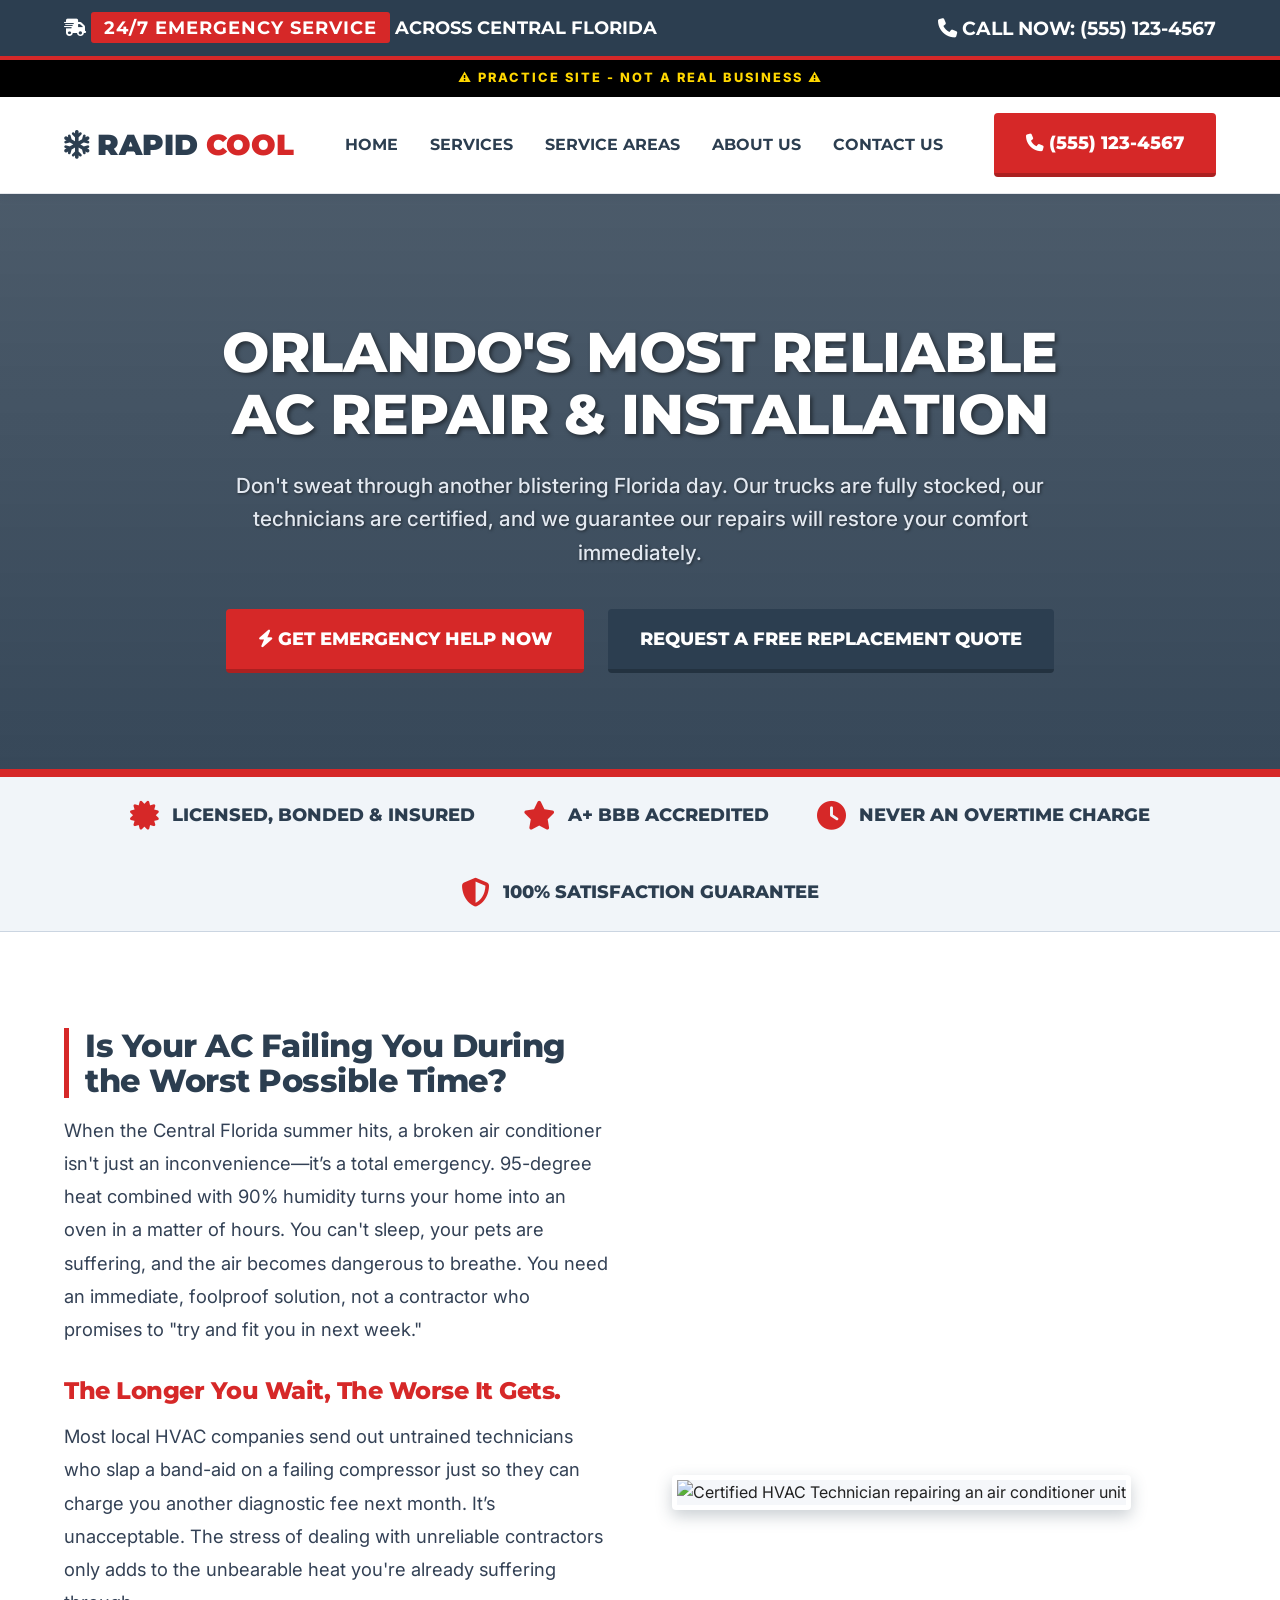
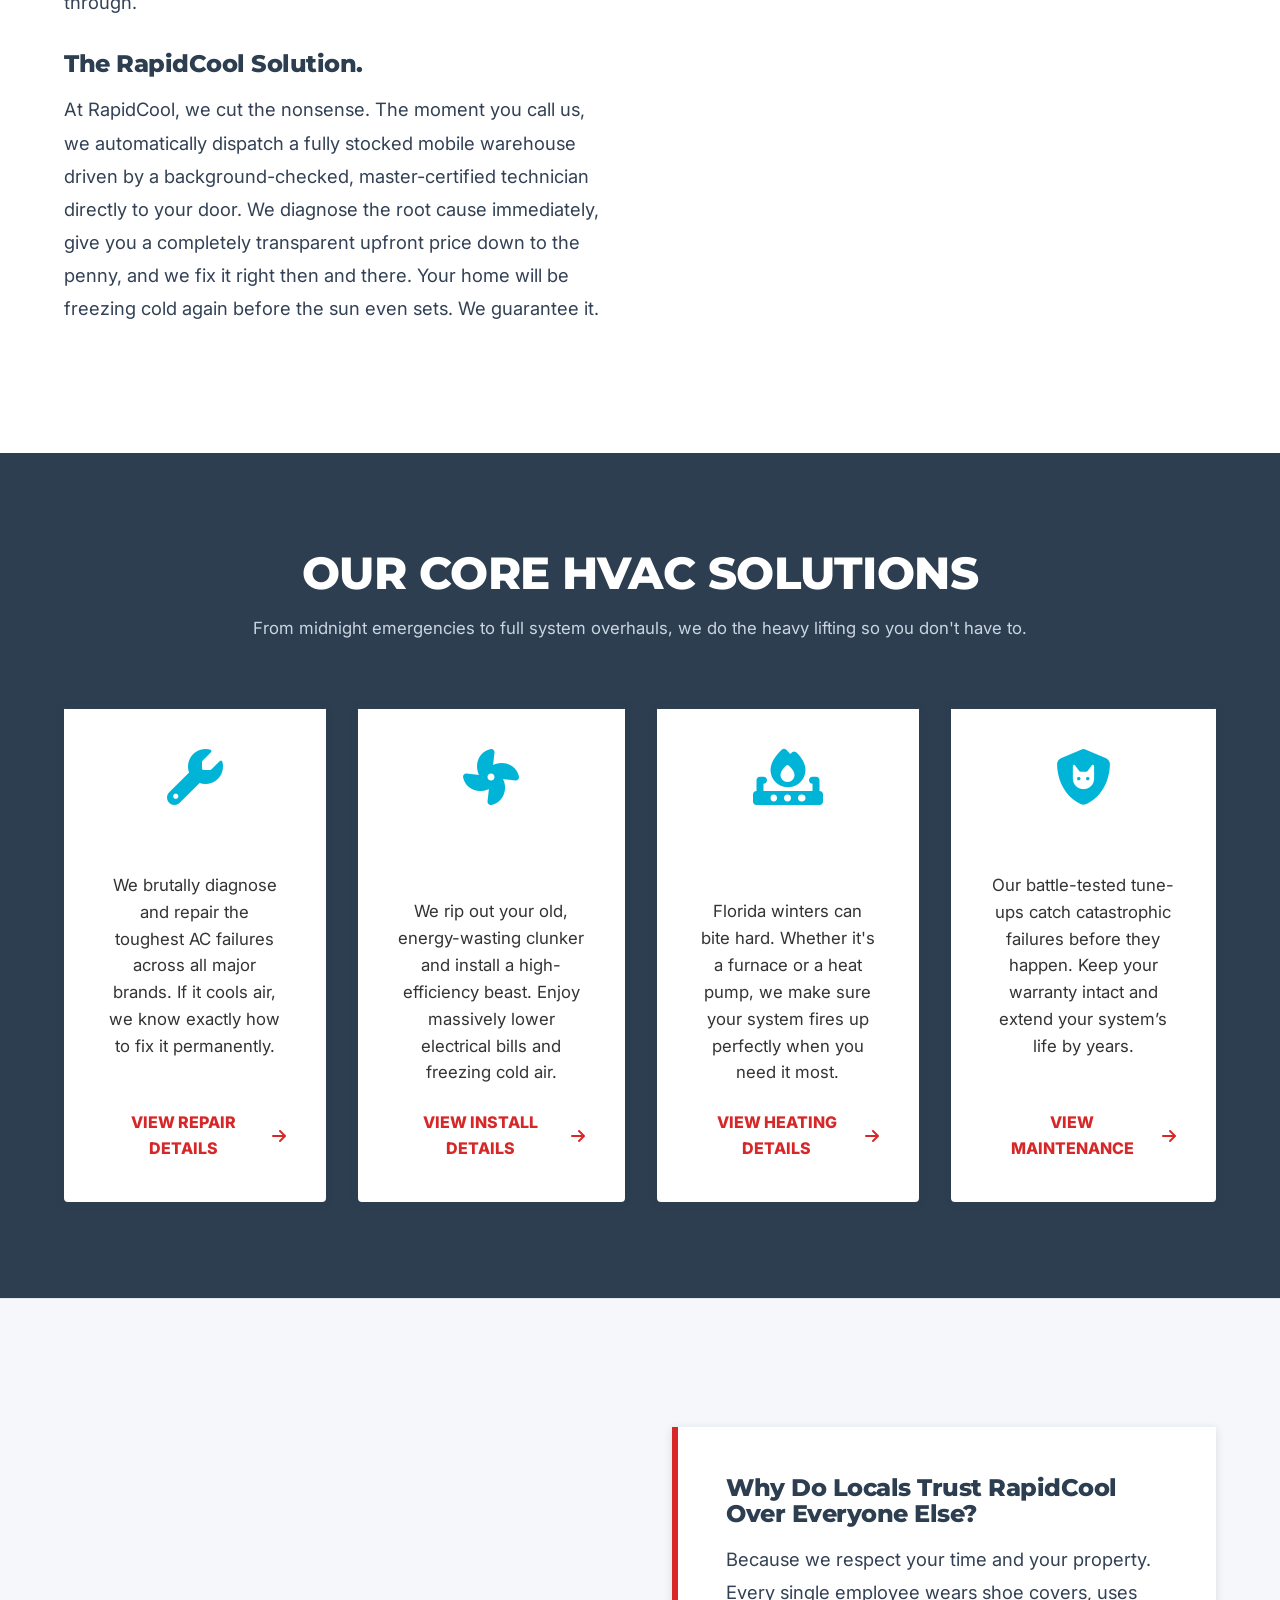
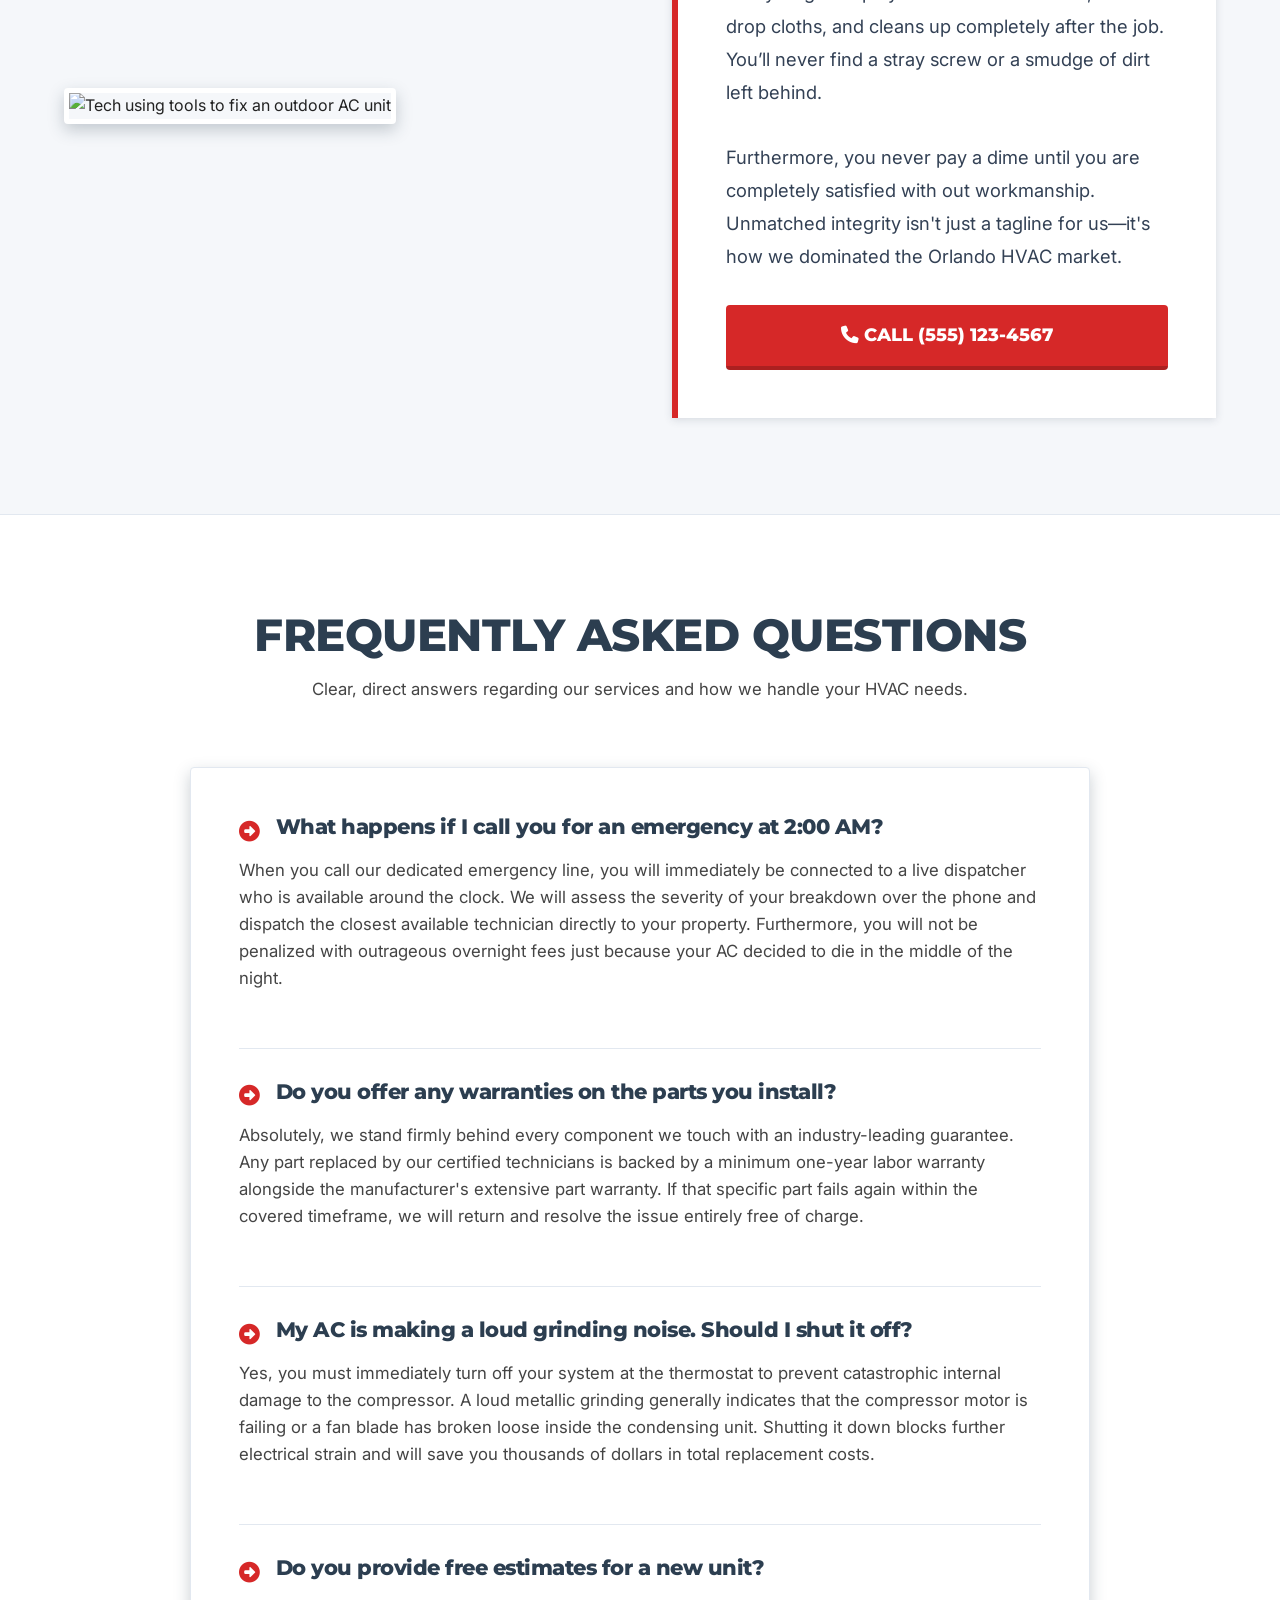
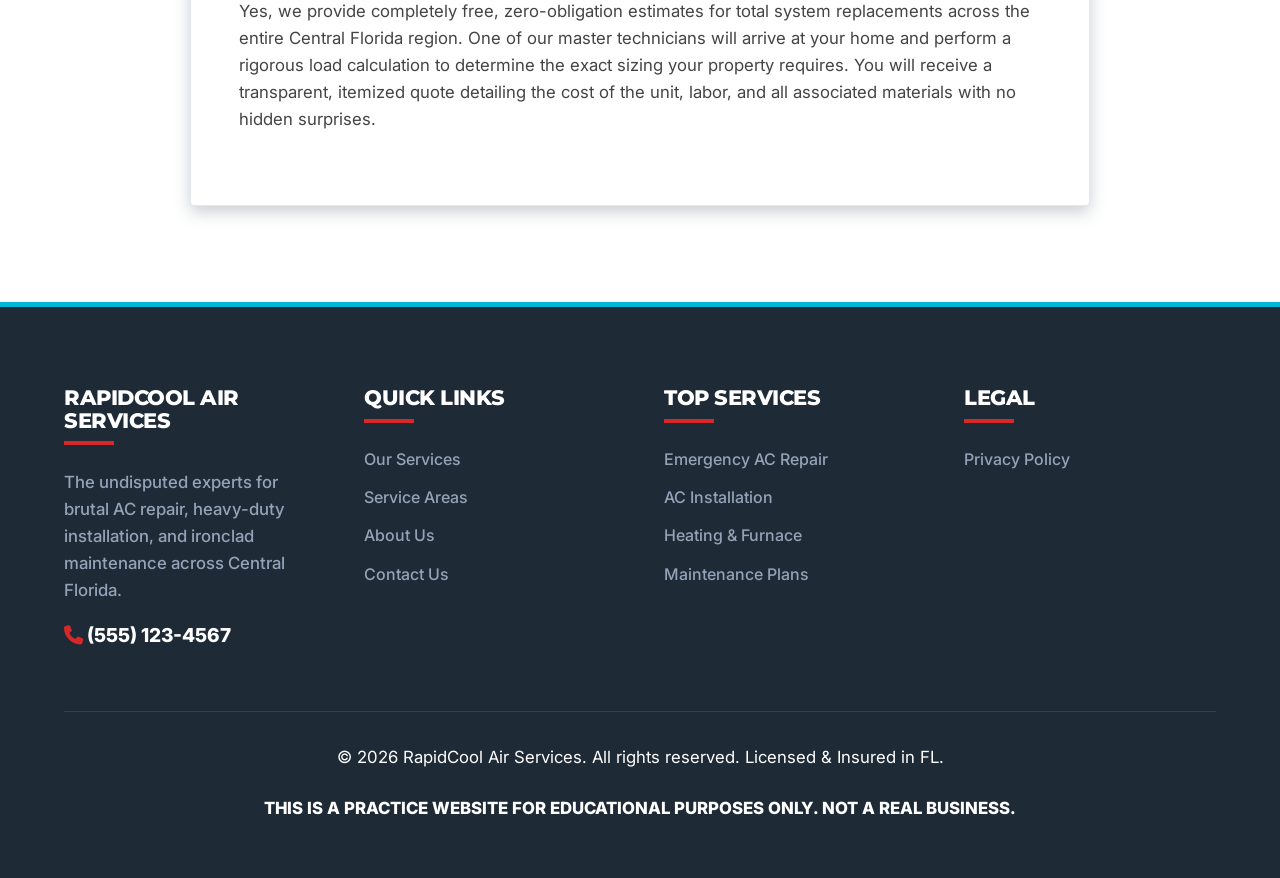
==== index.html @ 970ff104 "fix: broken Unsplash image link on the homepage" ====
<!DOCTYPE html>
<html lang="en">
<head>
    <meta charset="UTF-8">
    <meta name="viewport" content="width=device-width, initial-scale=1.0">
    <title>Fast AC Repair & Installation in Orlando, FL | RapidCool Air Services</title>
    <meta name="description" content="RapidCool Air Services offers reliable, 24/7 emergency HVAC repair, AC installation, and maintenance across Orlando, Seminole, and Osceola counties.">
    <link rel="stylesheet" href="./css/style.css">
    <link rel="stylesheet" href="https://cdnjs.cloudflare.com/ajax/libs/font-awesome/6.4.0/css/all.min.css">
</head>
<body>
    <div class="utility-bar">
        <div><i class="fa-solid fa-truck-fast"></i> <span class="utility-highlight">24/7 EMERGENCY SERVICE</span> ACROSS CENTRAL FLORIDA</div>
        <div style="font-size: 1.2rem;"><a href="tel:5551234567"><i class="fa-solid fa-phone"></i> CALL NOW: <strong>(555) 123-4567</strong></a></div>
    </div>
    <div class="practice-banner">
        ⚠️ PRACTICE SITE - NOT A REAL BUSINESS ⚠️
    </div>

    <!-- Header -->
    <header class="site-header">
        <div class="header-container">
            <div class="logo">
                <a href="./">
                    <i class="fa-solid fa-snowflake"></i> Rapid<span>Cool</span>
                </a>
            </div>
            <nav class="main-nav">
                <ul>
                    <li><a href="./">Home</a></li>
                    <li><a href="./services/">Services</a></li>
                    <li><a href="./service-areas/">Service Areas</a></li>
                    <li><a href="./about-us/">About Us</a></li>
                    <li><a href="./contact/">Contact Us</a></li>
                </ul>
            </nav>
            <div class="header-cta">
                <a href="tel:5551234567" class="btn btn-accent"><i class="fa-solid fa-phone"></i> (555) 123-4567</a>
                <button class="mobile-menu-btn"><i class="fa-solid fa-bars"></i></button>
            </div>
        </div>
    </header>

    <!-- Hero Section -->
    <section class="hero">
        <div class="hero-content">
            <h1>Orlando's Most Reliable AC Repair & Installation</h1>
            <p>Don't sweat through another blistering Florida day. Our trucks are fully stocked, our technicians are certified, and we guarantee our repairs will restore your comfort immediately.</p>
            <div class="hero-ctas">
                <a href="tel:5551234567" class="btn btn-accent"><i class="fa-solid fa-bolt"></i> GET EMERGENCY HELP NOW</a>
                <a href="./contact/" class="btn btn-secondary">Request A Free Replacement Quote</a>
            </div>
        </div>
    </section>

    <!-- Trust Bar -->
    <div class="trust-bar">
        <div class="trust-container">
            <div class="trust-item"><i class="fa-solid fa-certificate trust-icon"></i> Licensed, Bonded & Insured</div>
            <div class="trust-item"><i class="fa-solid fa-star trust-icon"></i> A+ BBB Accredited</div>
            <div class="trust-item"><i class="fa-solid fa-clock trust-icon"></i> Never An Overtime Charge</div>
            <div class="trust-item"><i class="fa-solid fa-shield-halved trust-icon"></i> 100% Satisfaction Guarantee</div>
        </div>
    </div>

    <!-- PAS Direct Response Framework Section -->
    <section class="section">
        <div class="split-content">
            <div>
                <h2 class="dr-subhead" style="margin-top: 0;">Is Your AC Failing You During the Worst Possible Time?</h2>
                <p class="dr-paragraph">When the Central Florida summer hits, a broken air conditioner isn't just an inconvenience—it’s a total emergency. 95-degree heat combined with 90% humidity turns your home into an oven in a matter of hours. You can't sleep, your pets are suffering, and the air becomes dangerous to breathe. You need an immediate, foolproof solution, not a contractor who promises to "try and fit you in next week."</p>
                
                <h3 style="color: var(--accent-color); font-size: 1.5rem; margin-bottom: 1rem;">The Longer You Wait, The Worse It Gets.</h3>
                <p class="dr-paragraph">Most local HVAC companies send out untrained technicians who slap a band-aid on a failing compressor just so they can charge you another diagnostic fee next month. It’s unacceptable. The stress of dealing with unreliable contractors only adds to the unbearable heat you're already suffering through.</p>
                
                <h3 style="color: var(--primary-color); font-size: 1.5rem; margin-bottom: 1rem;">The RapidCool Solution.</h3>
                <p class="dr-paragraph">At RapidCool, we cut the nonsense. The moment you call us, we automatically dispatch a fully stocked mobile warehouse driven by a background-checked, master-certified technician directly to your door. We diagnose the root cause immediately, give you a completely transparent upfront price down to the penny, and we fix it right then and there. Your home will be freezing cold again before the sun even sets. We guarantee it.</p>
            </div>
            <div>
                <img src="https://images.unsplash.com/photo-1621905252507-b35492cc74b4?auto=format&fit=crop&w=800&q=80" alt="Certified HVAC Technician repairing an air conditioner unit" class="rugged-img">
            </div>
        </div>
    </section>

    <!-- Services Overview -->
    <section class="section section-dark">
        <div class="section-header">
            <h2>Our Core HVAC Solutions</h2>
            <p>From midnight emergencies to full system overhauls, we do the heavy lifting so you don't have to.</p>
        </div>
        <div class="services-grid">
            <div class="service-card">
                <i class="fa-solid fa-wrench service-icon"></i>
                <h3>AC Repair</h3>
                <p>We brutally diagnose and repair the toughest AC failures across all major brands. If it cools air, we know exactly how to fix it permanently.</p>
                <a href="./services/ac-repair/" class="service-link">View Repair Details <i class="fa-solid fa-arrow-right"></i></a>
            </div>
            <div class="service-card">
                <i class="fa-solid fa-fan service-icon"></i>
                <h3>System Replacement</h3>
                <p>We rip out your old, energy-wasting clunker and install a high-efficiency beast. Enjoy massively lower electrical bills and freezing cold air.</p>
                <a href="./services/ac-installation/" class="service-link">View Install Details <i class="fa-solid fa-arrow-right"></i></a>
            </div>
            <div class="service-card">
                <i class="fa-solid fa-fire-burner service-icon"></i>
                <h3>Heating Experts</h3>
                <p>Florida winters can bite hard. Whether it's a furnace or a heat pump, we make sure your system fires up perfectly when you need it most.</p>
                <a href="./services/heating/" class="service-link">View Heating Details <i class="fa-solid fa-arrow-right"></i></a>
            </div>
            <div class="service-card">
                <i class="fa-solid fa-shield-cat service-icon"></i>
                <h3>Maintenance</h3>
                <p>Our battle-tested tune-ups catch catastrophic failures before they happen. Keep your warranty intact and extend your system’s life by years.</p>
                <a href="./services/hvac-maintenance/" class="service-link">View Maintenance <i class="fa-solid fa-arrow-right"></i></a>
            </div>
        </div>
    </section>

    <!-- Additional Trust image & CTA -->
    <section class="section section-bg">
        <div class="split-content reverse">
            <div class="dr-copy-box">
                <h2 style="color: var(--primary-color);">Why Do Locals Trust RapidCool Over Everyone Else?</h2>
                <p class="dr-paragraph">Because we respect your time and your property. Every single employee wears shoe covers, uses drop cloths, and cleans up completely after the job. You’ll never find a stray screw or a smudge of dirt left behind.</p>
                <p class="dr-paragraph">Furthermore, you never pay a dime until you are completely satisfied with out workmanship. Unmatched integrity isn't just a tagline for us—it's how we dominated the Orlando HVAC market.</p>
                <a href="tel:5551234567" class="btn btn-accent" style="width: 100%;"><i class="fa-solid fa-phone"></i> CALL (555) 123-4567</a>
            </div>
            <div>
                <img src="https://images.unsplash.com/photo-1581092160562-40aa08e78837?auto=format&fit=crop&w=800&q=80" alt="Tech using tools to fix an outdoor AC unit" class="rugged-img">
            </div>
        </div>
    </section>

    <!-- Comprehensive FAQs -->
    <section class="section">
        <div class="section-header">
            <h2>Frequently Asked Questions</h2>
            <p>Clear, direct answers regarding our services and how we handle your HVAC needs.</p>
        </div>
        <div class="faq-section">
            <div class="faq-item">
                <h3><i class="fa-solid fa-circle-right"></i> What happens if I call you for an emergency at 2:00 AM?</h3>
                <p>When you call our dedicated emergency line, you will immediately be connected to a live dispatcher who is available around the clock. We will assess the severity of your breakdown over the phone and dispatch the closest available technician directly to your property. Furthermore, you will not be penalized with outrageous overnight fees just because your AC decided to die in the middle of the night.</p>
            </div>
            <div class="faq-item">
                <h3><i class="fa-solid fa-circle-right"></i> Do you offer any warranties on the parts you install?</h3>
                <p>Absolutely, we stand firmly behind every component we touch with an industry-leading guarantee. Any part replaced by our certified technicians is backed by a minimum one-year labor warranty alongside the manufacturer's extensive part warranty. If that specific part fails again within the covered timeframe, we will return and resolve the issue entirely free of charge.</p>
            </div>
            <div class="faq-item">
                <h3><i class="fa-solid fa-circle-right"></i> My AC is making a loud grinding noise. Should I shut it off?</h3>
                <p>Yes, you must immediately turn off your system at the thermostat to prevent catastrophic internal damage to the compressor. A loud metallic grinding generally indicates that the compressor motor is failing or a fan blade has broken loose inside the condensing unit. Shutting it down blocks further electrical strain and will save you thousands of dollars in total replacement costs.</p>
            </div>
            <div class="faq-item">
                <h3><i class="fa-solid fa-circle-right"></i> Do you provide free estimates for a new unit?</h3>
                <p>Yes, we provide completely free, zero-obligation estimates for total system replacements across the entire Central Florida region. One of our master technicians will arrive at your home and perform a rigorous load calculation to determine the exact sizing your property requires. You will receive a transparent, itemized quote detailing the cost of the unit, labor, and all associated materials with no hidden surprises.</p>
            </div>
        </div>
    </section>

    <!-- Footer -->
    <footer class="site-footer">
        <div class="footer-grid">
            <div class="footer-col">
                <h4>RapidCool Air Services</h4>
                <p>The undisputed experts for brutal AC repair, heavy-duty installation, and ironclad maintenance across Central Florida.</p>
                <div style="margin-top: 1rem;"><a href="tel:5551234567" style="font-size: 1.2rem; font-weight: 800; color: var(--white);"><i class="fa-solid fa-phone" style="color: var(--accent-color);"></i> (555) 123-4567</a></div>
            </div>
            <div class="footer-col">
                <h4>Quick Links</h4>
                <a href="./services/">Our Services</a>
                <a href="./service-areas/">Service Areas</a>
                <a href="./about-us/">About Us</a>
                <a href="./contact/">Contact Us</a>
            </div>
            <div class="footer-col">
                <h4>Top Services</h4>
                <a href="./services/ac-repair/">Emergency AC Repair</a>
                <a href="./services/ac-installation/">AC Installation</a>
                <a href="./services/heating/">Heating & Furnace</a>
                <a href="./services/hvac-maintenance/">Maintenance Plans</a>
            </div>
            <div class="footer-col">
                <h4>Legal</h4>
                <a href="./privacy-policy/">Privacy Policy</a>
            </div>
        </div>
        <div class="footer-bottom">
            <p>&copy; 2026 RapidCool Air Services. All rights reserved. Licensed & Insured in FL.</p>
            <p class="practice-disclaimer">This is a practice website for educational purposes only. Not a real business.</p>
        </div>
    </footer>

    <a href="tel:5551234567" class="mobile-fab"><i class="fa-solid fa-phone"></i></a>
    <script src="./js/main.js"></script>
</body>
</html>
---- css/style.css ----
@import url('https://fonts.googleapis.com/css2?family=Inter:wght@300;400;500;600&family=Montserrat:wght@500;600;700;800;900&display=swap');

:root {
  --primary-color: #2C3E50; /* Metallic Steel Gray */
  --secondary-color: #00B4D8; /* Frost/Ice Blue */
  --accent-color: #D62828; /* Fire Red */
  --accent-hover: #b02121;
  --white: #FFFFFF;
  --light-gray: #F5F7FA;
  --dark-gray: #1e2a36;
  --text-dark: #222222;
  --text-medium: #444444;
  --shadow-sm: 0 2px 8px rgba(44, 62, 80, 0.15);
  --shadow-md: 0 6px 16px rgba(44, 62, 80, 0.25);
  --shadow-lg: 0 12px 30px rgba(44, 62, 80, 0.3);
  --transition: all 0.2s ease-in-out;
  --rounded-sm: 0; /* Boxy */
  --rounded-md: 4px; /* More robust */
  --rounded-lg: 8px;
}

* {
  margin: 0;
  padding: 0;
  box-sizing: border-box;
}

body {
  font-family: 'Inter', sans-serif;
  color: var(--text-dark);
  background-color: var(--white);
  line-height: 1.6;
  -webkit-font-smoothing: antialiased;
}

h1, h2, h3, h4, h5, h6 {
  font-family: 'Montserrat', sans-serif;
  font-weight: 800;
  line-height: 1.1;
  color: var(--primary-color);
  margin-bottom: 1rem;
  letter-spacing: -0.5px;
}

p {
  margin-bottom: 1.5rem;
  color: var(--text-medium);
  font-size: 1.05rem;
}

a {
  text-decoration: none;
  color: var(--secondary-color);
  transition: var(--transition);
}

a:hover {
  color: var(--primary-color);
}

/* PRACTICE BANNER */
.practice-banner {
  background-color: #000;
  color: #FFD700;
  text-align: center;
  padding: 0.5rem;
  font-size: 0.8rem;
  font-weight: 800;
  text-transform: uppercase;
  letter-spacing: 2px;
  z-index: 1002;
  position: relative;
}

/* UTILITY BAR */
.utility-bar {
  background-color: var(--primary-color);
  color: var(--white);
  padding: 0.8rem 5%;
  display: flex;
  justify-content: space-between;
  align-items: center;
  font-family: 'Montserrat', sans-serif;
  font-weight: 700;
  font-size: 1.1rem;
  z-index: 1001;
  position: relative;
  border-bottom: 4px solid var(--accent-color);
}

.utility-bar a {
  color: var(--white);
}

.utility-bar a:hover {
  color: var(--secondary-color);
}

.utility-highlight {
  background: var(--accent-color);
  padding: 0.3rem 0.8rem;
  border-radius: 3px;
  color: var(--white) !important;
  text-transform: uppercase;
  letter-spacing: 1px;
}

/* HEADER & NAV */
.site-header {
  background-color: var(--white);
  box-shadow: var(--shadow-sm);
  position: sticky;
  top: 0;
  z-index: 1000;
  border-bottom: 1px solid #E5E7EB;
}

.header-container {
  display: flex;
  justify-content: space-between;
  align-items: center;
  padding: 1rem 5%;
  max-width: 1400px;
  margin: 0 auto;
}

.logo a {
  font-family: 'Montserrat', sans-serif;
  font-size: 1.8rem;
  font-weight: 900;
  color: var(--primary-color);
  display: flex;
  align-items: center;
  gap: 0.5rem;
  text-transform: uppercase;
}

.logo span {
  color: var(--accent-color);
}

.main-nav ul {
  display: flex;
  gap: 2rem;
  align-items: center;
  list-style: none;
}

.main-nav a {
  font-weight: 700;
  font-family: 'Montserrat', sans-serif;
  color: var(--primary-color);
  font-size: 1rem;
  text-transform: uppercase;
}

.main-nav a:hover {
  color: var(--accent-color);
}

/* BUTTONS */
.btn {
  display: inline-block;
  padding: 1rem 2rem;
  border-radius: var(--rounded-md);
  font-family: 'Montserrat', sans-serif;
  font-weight: 800;
  text-align: center;
  text-transform: uppercase;
  cursor: pointer;
  transition: var(--transition);
  border: none;
  font-size: 1.1rem;
  text-decoration: none;
  border-bottom: 4px solid rgba(0,0,0,0.2);
}

.btn:active {
  transform: translateY(2px);
  border-bottom-width: 2px;
}

.btn-accent {
  background-color: var(--accent-color);
  color: var(--white) !important;
}

.btn-accent:hover {
  background-color: var(--accent-hover);
  color: var(--white) !important;
  box-shadow: 0 4px 15px rgba(214, 40, 40, 0.4);
}

.btn-secondary {
  background-color: var(--primary-color);
  color: var(--white) !important;
}

.btn-secondary:hover {
  background-color: var(--dark-gray);
  box-shadow: 0 4px 15px rgba(44, 62, 80, 0.4);
}

.header-cta {
  display: flex;
  align-items: center;
  gap: 1.5rem;
}

.mobile-menu-btn {
  display: none;
  font-size: 1.8rem;
  color: var(--primary-color);
  cursor: pointer;
  background: none;
  border: none;
}

/* RUGGED IMAGES */
.rugged-img {
  width: 100%;
  height: auto;
  border: 5px solid var(--white);
  box-shadow: var(--shadow-md);
  border-radius: var(--rounded-md);
  background-color: var(--light-gray); /* In case of slow load */
}

/* HERO SECTION */
.hero {
  background: linear-gradient(rgba(44, 62, 80, 0.85), rgba(44, 62, 80, 0.95)), url('https://images.unsplash.com/photo-1542013936693-884638332954?auto=format&fit=crop&w=1600&q=80') center/cover;
  color: var(--white);
  padding: 8rem 5% 6rem;
  text-align: center;
  position: relative;
  border-bottom: 8px solid var(--accent-color);
}

.hero-content {
  max-width: 900px;
  margin: 0 auto;
  position: relative;
  z-index: 2;
}

.hero h1 {
  color: var(--white);
  font-size: 3.5rem;
  margin-bottom: 1.5rem;
  text-transform: uppercase;
  text-shadow: 2px 2px 4px rgba(0,0,0,0.5);
}

.hero p {
  color: #E2E8F0;
  font-size: 1.3rem;
  margin-bottom: 2.5rem;
  font-weight: 500;
  text-shadow: 1px 1px 3px rgba(0,0,0,0.5);
}

.hero-ctas {
  display: flex;
  justify-content: center;
  gap: 1.5rem;
  flex-wrap: wrap;
}

/* TRUST BAR */
.trust-bar {
  background-color: #f1f5f9;
  padding: 1.5rem 5%;
  border-bottom: 1px solid #cbd5e1;
}

.trust-container {
  display: flex;
  justify-content: center;
  flex-wrap: wrap;
  gap: 3rem;
  max-width: 1200px;
  margin: 0 auto;
}

.trust-item {
  display: flex;
  align-items: center;
  gap: 0.8rem;
  font-weight: 800;
  color: var(--primary-color);
  font-size: 1.1rem;
  font-family: 'Montserrat', sans-serif;
  text-transform: uppercase;
}

.trust-icon {
  color: var(--accent-color);
  font-size: 1.8rem;
}

/* SECTIONS */
.section {
  padding: 6rem 5%;
}

.section-bg {
  background-color: var(--light-gray);
  border-top: 1px solid #e2e8f0;
  border-bottom: 1px solid #e2e8f0;
}

.section-dark {
  background-color: var(--primary-color);
  color: var(--white);
}

.section-dark h2, .section-dark h3 {
  color: var(--white);
}

.section-dark p {
  color: #cbd5e1;
}

.section-header {
  text-align: center;
  max-width: 800px;
  margin: 0 auto 4rem auto;
}

.section-header h2 {
  font-size: 2.8rem;
  text-transform: uppercase;
}

.text-accent {
  color: var(--accent-color);
}

/* SPLIT CONTENT (PAS & direct response) */
.split-content {
  display: grid;
  grid-template-columns: 1fr 1fr;
  gap: 4rem;
  align-items: center;
  max-width: 1200px;
  margin: 0 auto;
}

.split-content.reverse {
  direction: rtl;
}

.split-content.reverse > * {
  direction: ltr;
}

.dr-copy-box {
  background: var(--white);
  padding: 3rem;
  border-left: 6px solid var(--accent-color);
  box-shadow: var(--shadow-sm);
  margin-top: 2rem;
}

/* SERVICES GRID */
.services-grid {
  display: grid;
  grid-template-columns: repeat(4, 1fr);
  gap: 2rem;
  max-width: 1200px;
  margin: 0 auto;
  align-items: stretch;
}

.service-card {
  background: var(--white);
  padding: 2.5rem;
  border-radius: var(--rounded-md);
  box-shadow: var(--shadow-sm);
  transition: var(--transition);
  text-align: center;
  border-top: 4px solid var(--primary-color);
  display: flex;
  flex-direction: column;
}

.service-card:hover {
  transform: translateY(-5px);
  box-shadow: var(--shadow-lg);
  border-top-color: var(--accent-color);
}

.service-icon {
  font-size: 3.5rem;
  color: var(--secondary-color);
  margin-bottom: 1.5rem;
}

.service-card h3 {
  font-size: 1.5rem;
  margin-bottom: 1rem;
  text-transform: uppercase;
}

.service-card p {
  color: #333333;
}

.service-link {
  font-weight: 800;
  display: inline-flex;
  align-items: center;
  gap: 0.5rem;
  margin-top: auto;
  text-transform: uppercase;
  color: var(--accent-color);
}

/* FAQ SECTION */
.faq-section {
  max-width: 900px;
  margin: 0 auto;
  background: var(--white);
  border: 1px solid #e2e8f0;
  border-radius: var(--rounded-md);
  padding: 3rem;
  box-shadow: var(--shadow-md);
}

.faq-item {
  margin-bottom: 2rem;
  padding-bottom: 2rem;
  border-bottom: 1px solid #e2e8f0;
}

.faq-item:last-child {
  margin-bottom: 0;
  padding-bottom: 0;
  border-bottom: none;
}

.faq-item h3 {
  font-size: 1.3rem;
  display: flex;
  align-items: flex-start;
  gap: 1rem;
  margin-bottom: 1rem;
  color: var(--primary-color);
}

.faq-item h3 i {
  color: var(--accent-color);
  margin-top: 0.3rem;
}

/* FORMS */
.contact-form {
  background: var(--white);
  padding: 3rem;
  border-radius: var(--rounded-md);
  box-shadow: var(--shadow-md);
  max-width: 600px;
  margin: 0 auto;
  border-top: 6px solid var(--primary-color);
}

.form-group {
  margin-bottom: 1.5rem;
}

.form-group label {
  display: block;
  font-weight: 700;
  margin-bottom: 0.5rem;
  color: var(--primary-color);
}

.form-control {
  width: 100%;
  padding: 1rem;
  border: 2px solid #cbd5e1;
  border-radius: var(--rounded-sm);
  font-family: inherit;
  font-size: 1rem;
  transition: var(--transition);
  background: #f8fafc;
}

.form-control:focus {
  outline: none;
  border-color: var(--secondary-color);
  background: var(--white);
}

/* CONTENT PAGES (Services, About, Privacy) */
.page-header {
  background: var(--primary-color);
  color: var(--white);
  padding: 5rem 5% 4rem;
  text-align: center;
  border-bottom: 6px solid var(--accent-color);
}

.page-header h1 {
  color: var(--white);
  font-size: 3rem;
  text-transform: uppercase;
}

.page-header p {
  color: var(--white);
}

.content-container {
  max-width: 1200px;
  margin: 0 auto;
}

.content-constrained {
  max-width: 900px;
  margin: 0 auto;
}

.dr-paragraph {
  font-size: 1.15rem;
  line-height: 1.8;
  color: #334155;
  margin-bottom: 2rem;
}

.dr-subhead {
  font-size: 2rem;
  color: var(--primary-color);
  margin-top: 3rem;
  border-left: 5px solid var(--accent-color);
  padding-left: 1rem;
}

/* FOOTER */
.site-footer {
  background-color: var(--dark-gray);
  color: var(--white);
  padding: 5rem 5% 2rem;
  border-top: 5px solid var(--secondary-color);
}

.footer-grid {
  display: grid;
  grid-template-columns: repeat(auto-fit, minmax(250px, 1fr));
  gap: 3rem;
  max-width: 1200px;
  margin: 0 auto 3rem auto;
}

.footer-col h4 {
  color: var(--white);
  font-size: 1.3rem;
  margin-bottom: 1.5rem;
  position: relative;
  padding-bottom: 0.8rem;
  text-transform: uppercase;
}

.footer-col h4::after {
  content: '';
  position: absolute;
  left: 0;
  bottom: 0;
  width: 50px;
  height: 4px;
  background-color: var(--accent-color);
}

.footer-col p, .footer-col a {
  color: #94a3b8;
  margin-bottom: 0.8rem;
  display: block;
  font-weight: 500;
}

.footer-col a:hover {
  color: var(--white);
  padding-left: 5px;
}

.footer-bottom {
  border-top: 1px solid rgba(255, 255, 255, 0.1);
  padding-top: 2rem;
  text-align: center;
  color: #FFFFFF;
  font-size: 0.9rem;
}

.footer-bottom p {
  color: #FFFFFF;
}

.practice-disclaimer {
  margin-top: 1rem;
  color: var(--accent-color);
  font-weight: 800;
  text-transform: uppercase;
}

/* MOBILE FAB */
.mobile-fab {
  display: none;
  position: fixed;
  bottom: 20px;
  right: 20px;
  background-color: var(--accent-color);
  color: var(--white);
  width: 65px;
  height: 65px;
  border-radius: 50%;
  text-align: center;
  line-height: 65px;
  font-size: 1.8rem;
  box-shadow: var(--shadow-lg);
  z-index: 999;
  border: 3px solid var(--white);
}

/* RESPONSIVE */
@media (max-width: 992px) {
  .utility-bar {
    flex-direction: column;
    text-align: center;
    gap: 0.5rem;
  }
  .split-content {
    grid-template-columns: 1fr;
    gap: 2rem;
  }
  .split-content.reverse > * {
    direction: ltr;
  }
  .services-grid {
    grid-template-columns: repeat(2, 1fr);
  }
  .hero h1 { font-size: 2.5rem; }
  .header-cta .btn { display: none; }
  .mobile-menu-btn { display: block; }
  
  .main-nav {
    position: absolute;
    top: 100%;
    left: 0;
    width: 100%;
    background: var(--white);
    box-shadow: var(--shadow-sm);
    padding: 1rem 0;
    clip-path: polygon(0 0, 100% 0, 100% 0, 0 0);
    transition: var(--transition);
    border-bottom: 4px solid var(--primary-color);
  }
  
  .main-nav.active {
    clip-path: polygon(0 0, 100% 0, 100% 100%, 0 100%);
  }

  .main-nav ul {
    flex-direction: column;
    gap: 0;
  }
  
  .main-nav a {
    display: block;
    padding: 1rem 5%;
    width: 100%;
    border-bottom: 1px solid #f1f5f9;
  }

  .mobile-fab {
    display: block;
  }
}

@media (max-width: 768px) {
  .services-grid {
    grid-template-columns: 1fr;
  }
  .hero-ctas {
    flex-direction: column;
    width: 100%;
  }
  .hero-ctas .btn { width: 100%; }
  .section { padding: 4rem 5%; }
  .page-header h1 { font-size: 2.2rem; }
}
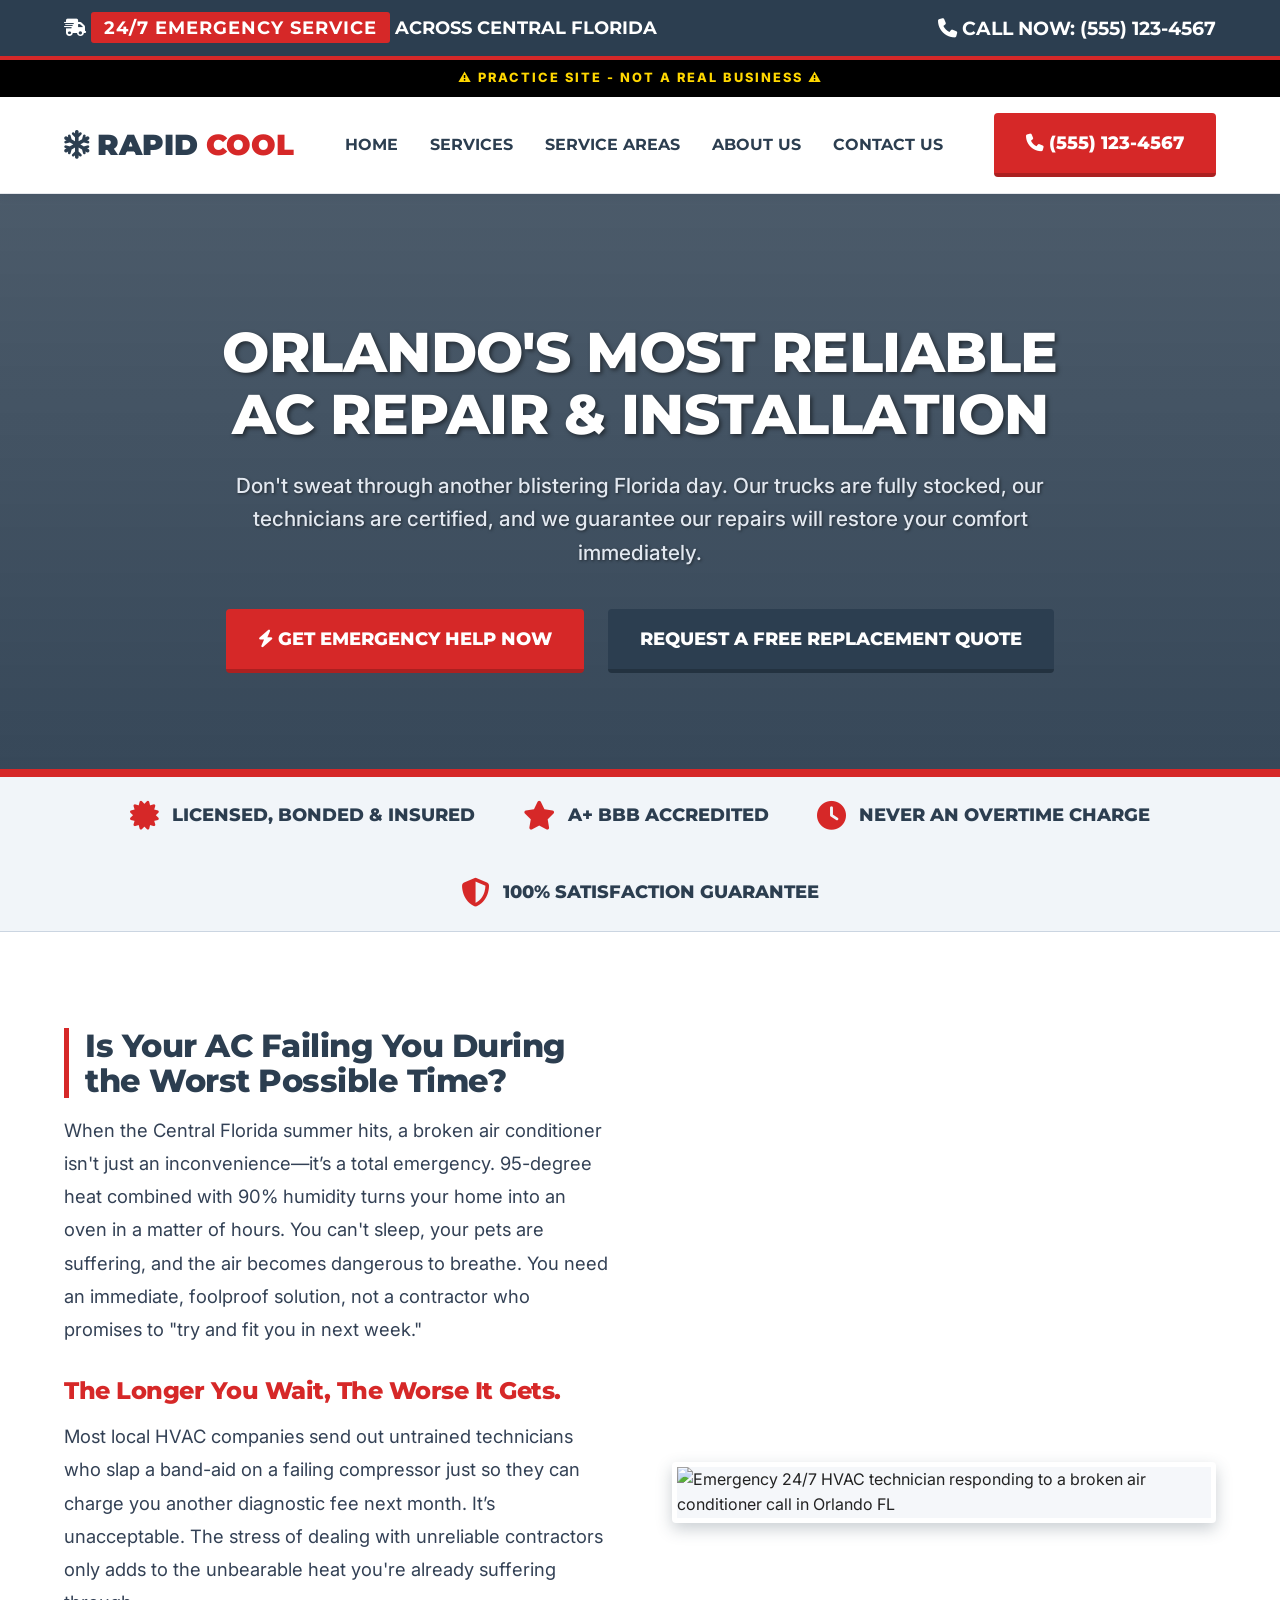
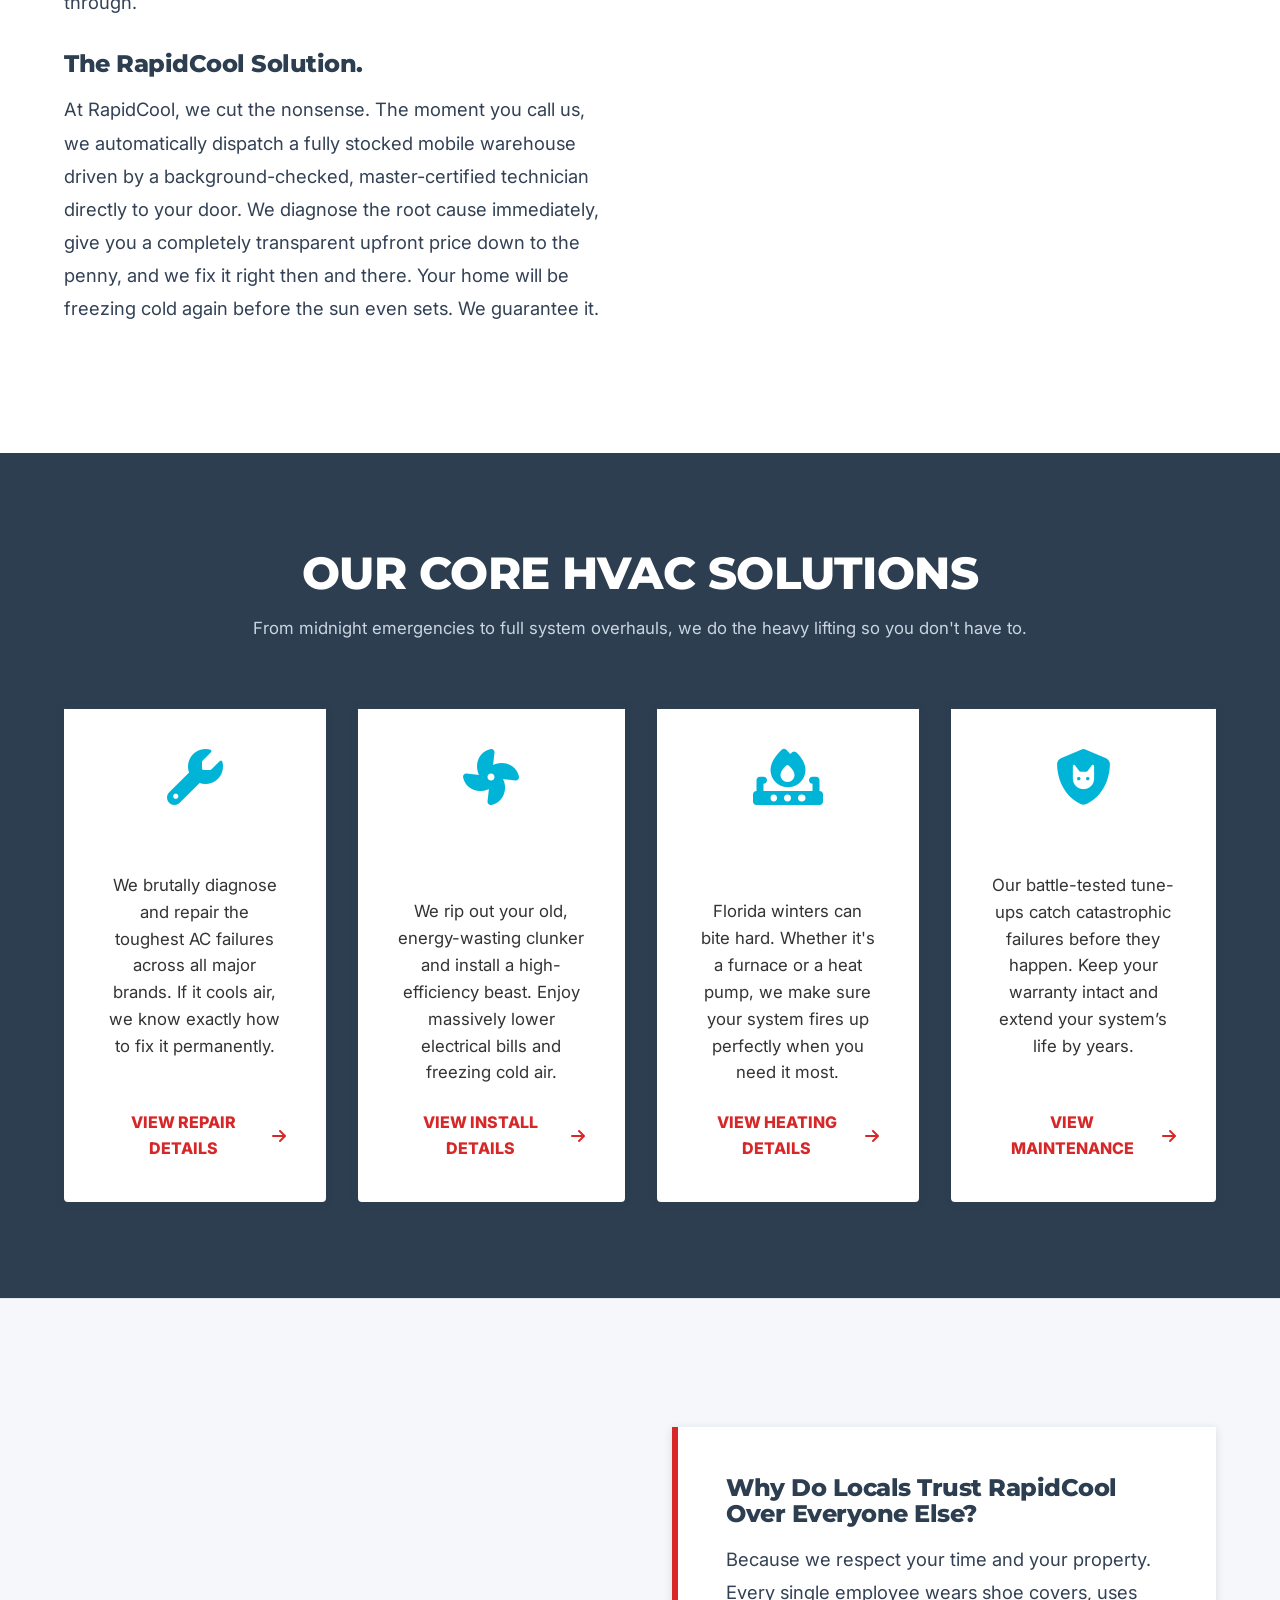
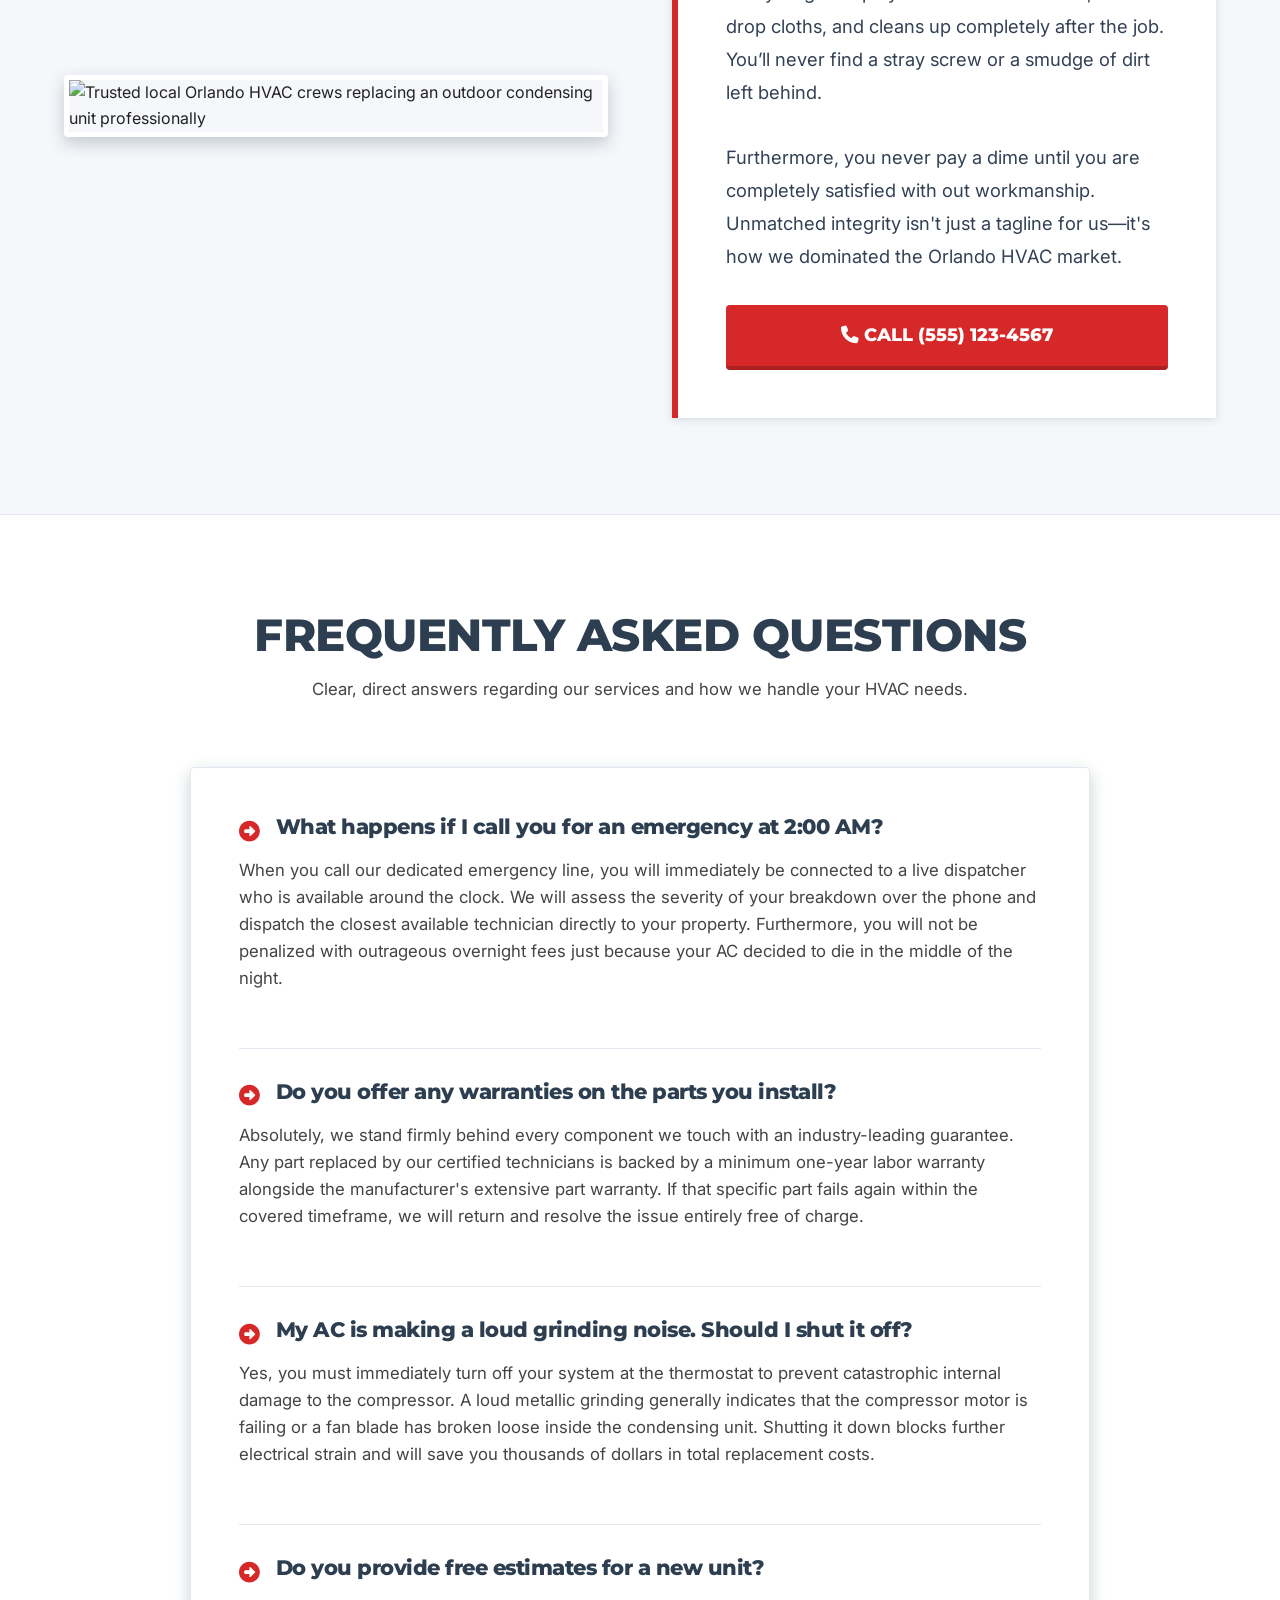
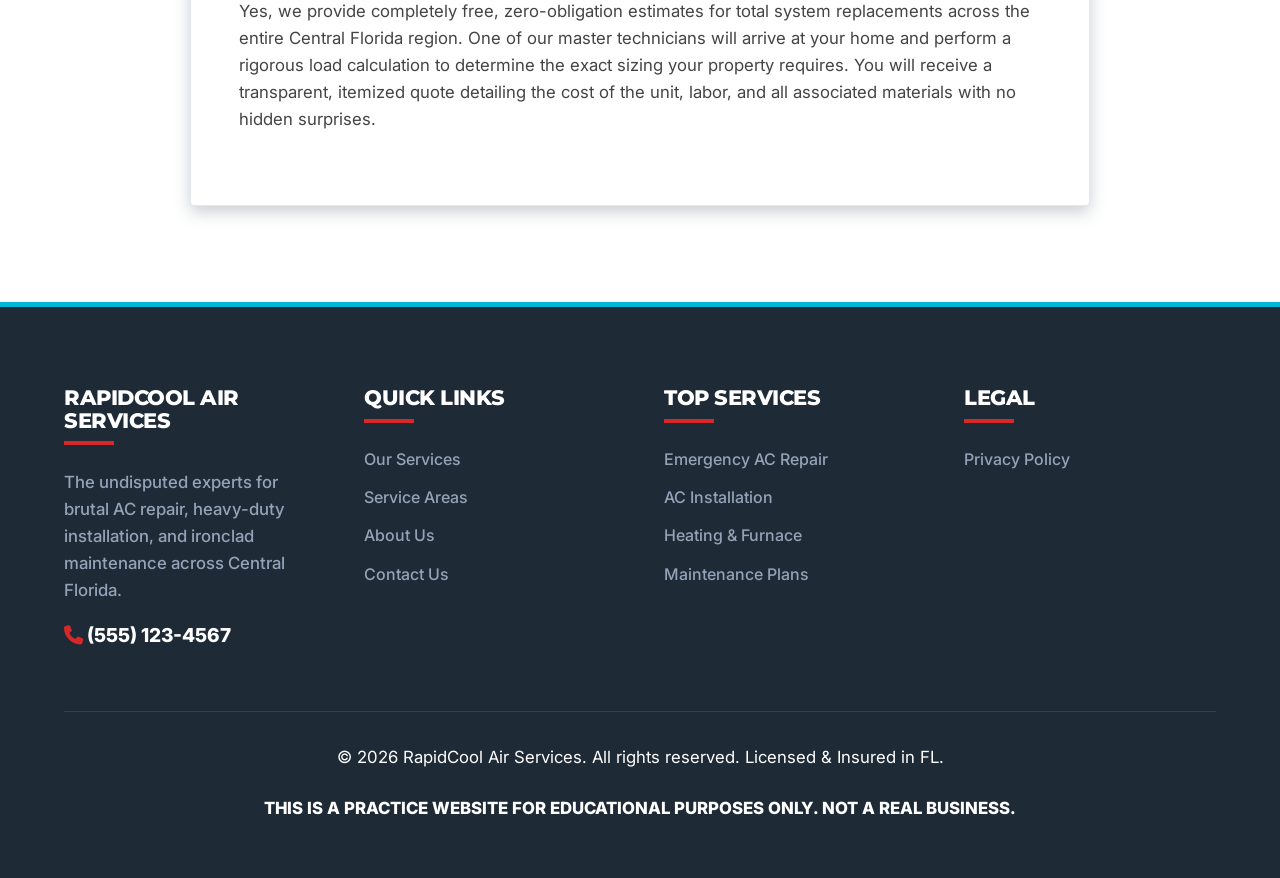
==== commit 99319168: "fix: replace all generic images with highly relevant HVAC context and SEO alt tags" ====
--- a/index.html
+++ b/index.html
@@ -77,7 +77,7 @@
                 <p class="dr-paragraph">At RapidCool, we cut the nonsense. The moment you call us, we automatically dispatch a fully stocked mobile warehouse driven by a background-checked, master-certified technician directly to your door. We diagnose the root cause immediately, give you a completely transparent upfront price down to the penny, and we fix it right then and there. Your home will be freezing cold again before the sun even sets. We guarantee it.</p>
             </div>
             <div>
-                <img src="https://images.unsplash.com/photo-1621905252507-b35492cc74b4?auto=format&fit=crop&w=800&q=80" alt="Certified HVAC Technician repairing an air conditioner unit" class="rugged-img">
+                <img src="https://images.unsplash.com/photo-1621905251189-08b45d6a269e?auto=format&fit=crop&w=800&q=80" alt="Emergency 24/7 HVAC technician responding to a broken air conditioner call in Orlando FL" class="rugged-img">
             </div>
         </div>
     </section>
@@ -126,7 +126,7 @@
                 <a href="tel:5551234567" class="btn btn-accent" style="width: 100%;"><i class="fa-solid fa-phone"></i> CALL (555) 123-4567</a>
             </div>
             <div>
-                <img src="https://images.unsplash.com/photo-1581092160562-40aa08e78837?auto=format&fit=crop&w=800&q=80" alt="Tech using tools to fix an outdoor AC unit" class="rugged-img">
+                <img src="https://images.unsplash.com/photo-1584622650111-993a426fbf0a?auto=format&fit=crop&w=800&q=80" alt="Trusted local Orlando HVAC crews replacing an outdoor condensing unit professionally" class="rugged-img">
             </div>
         </div>
     </section>
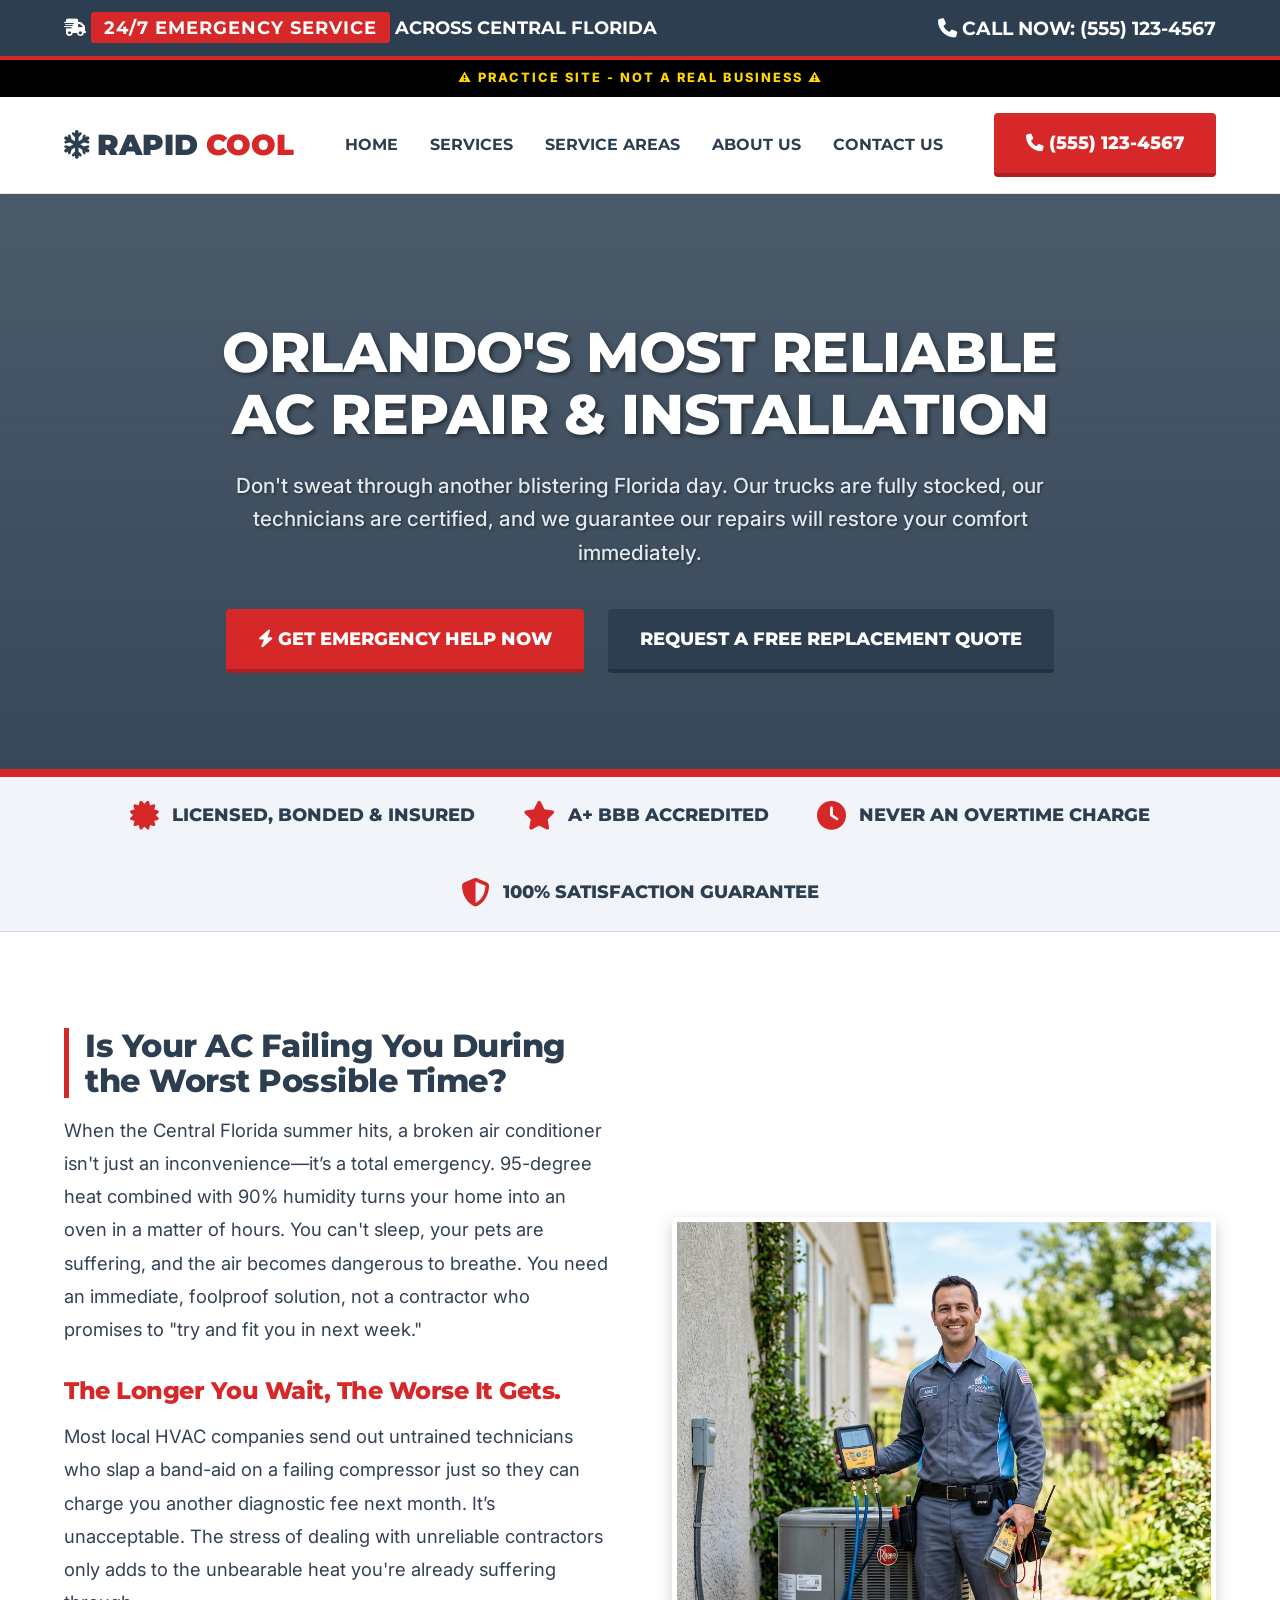
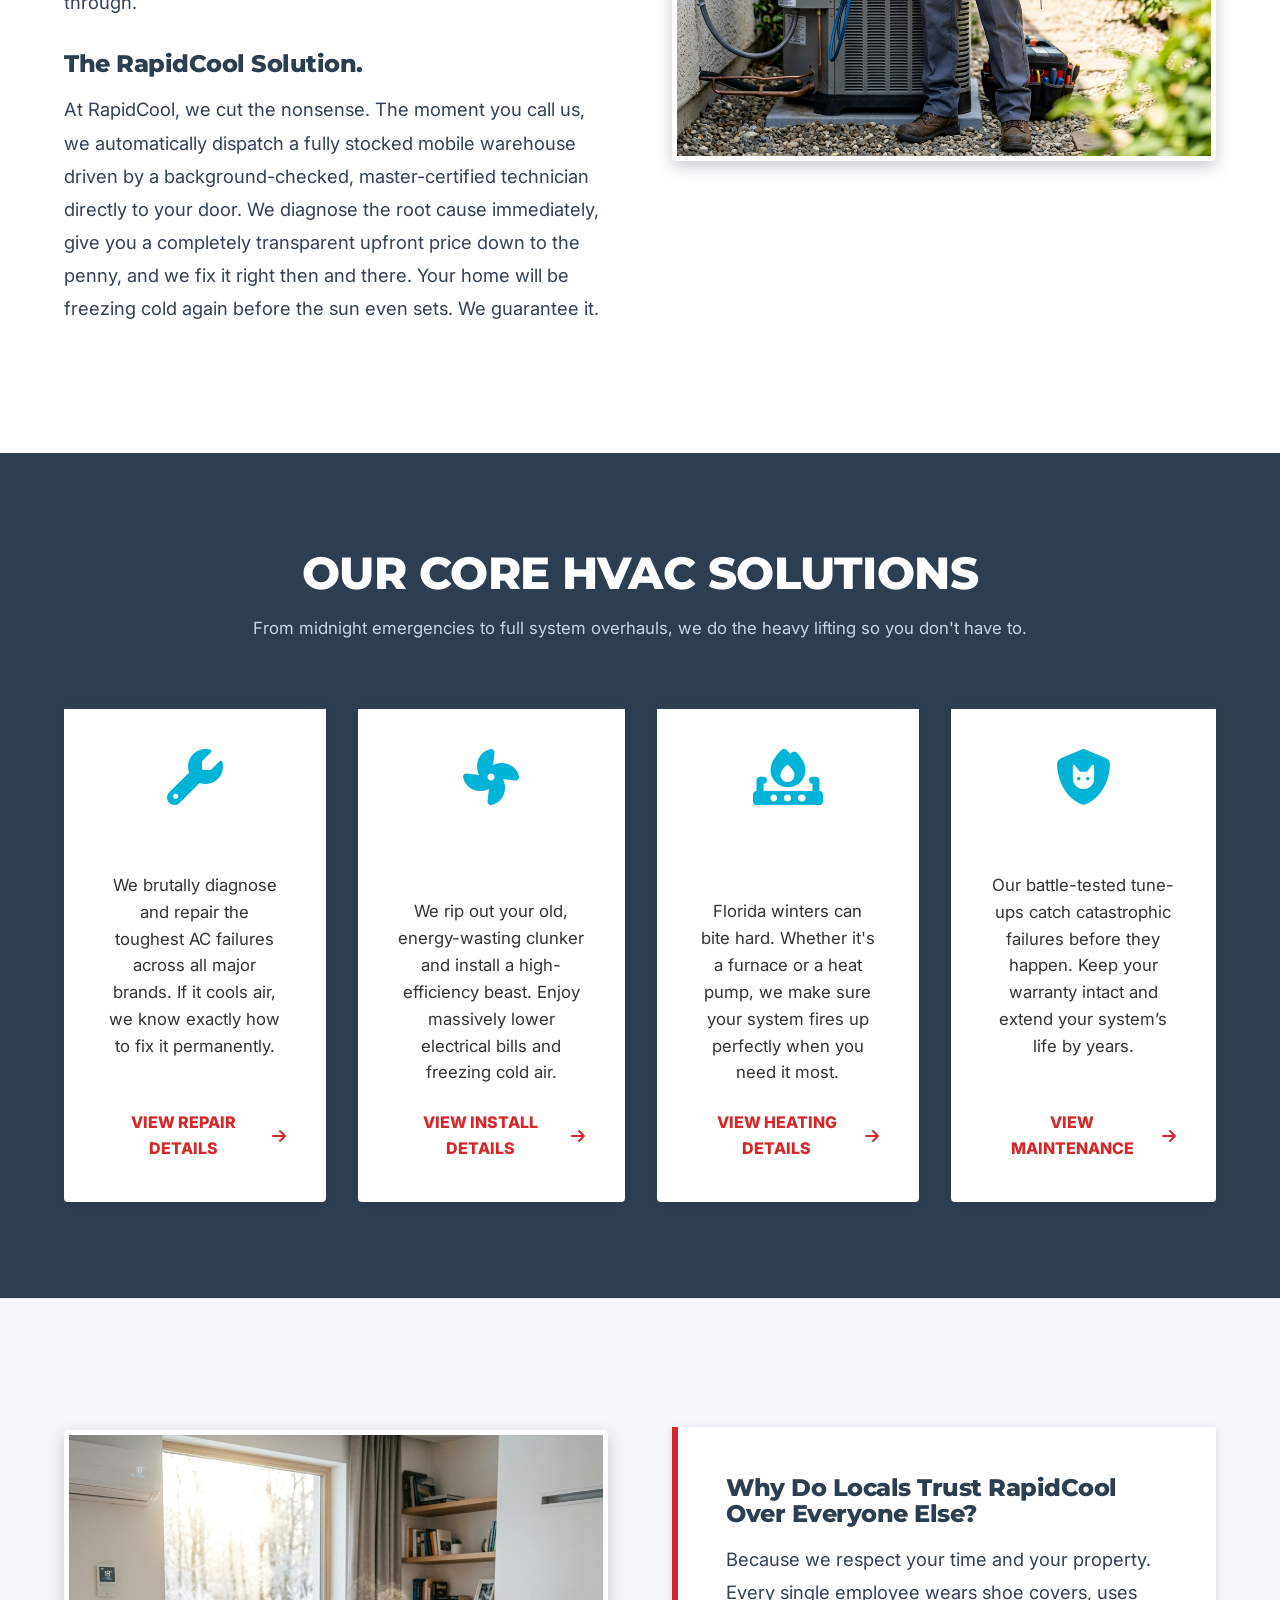
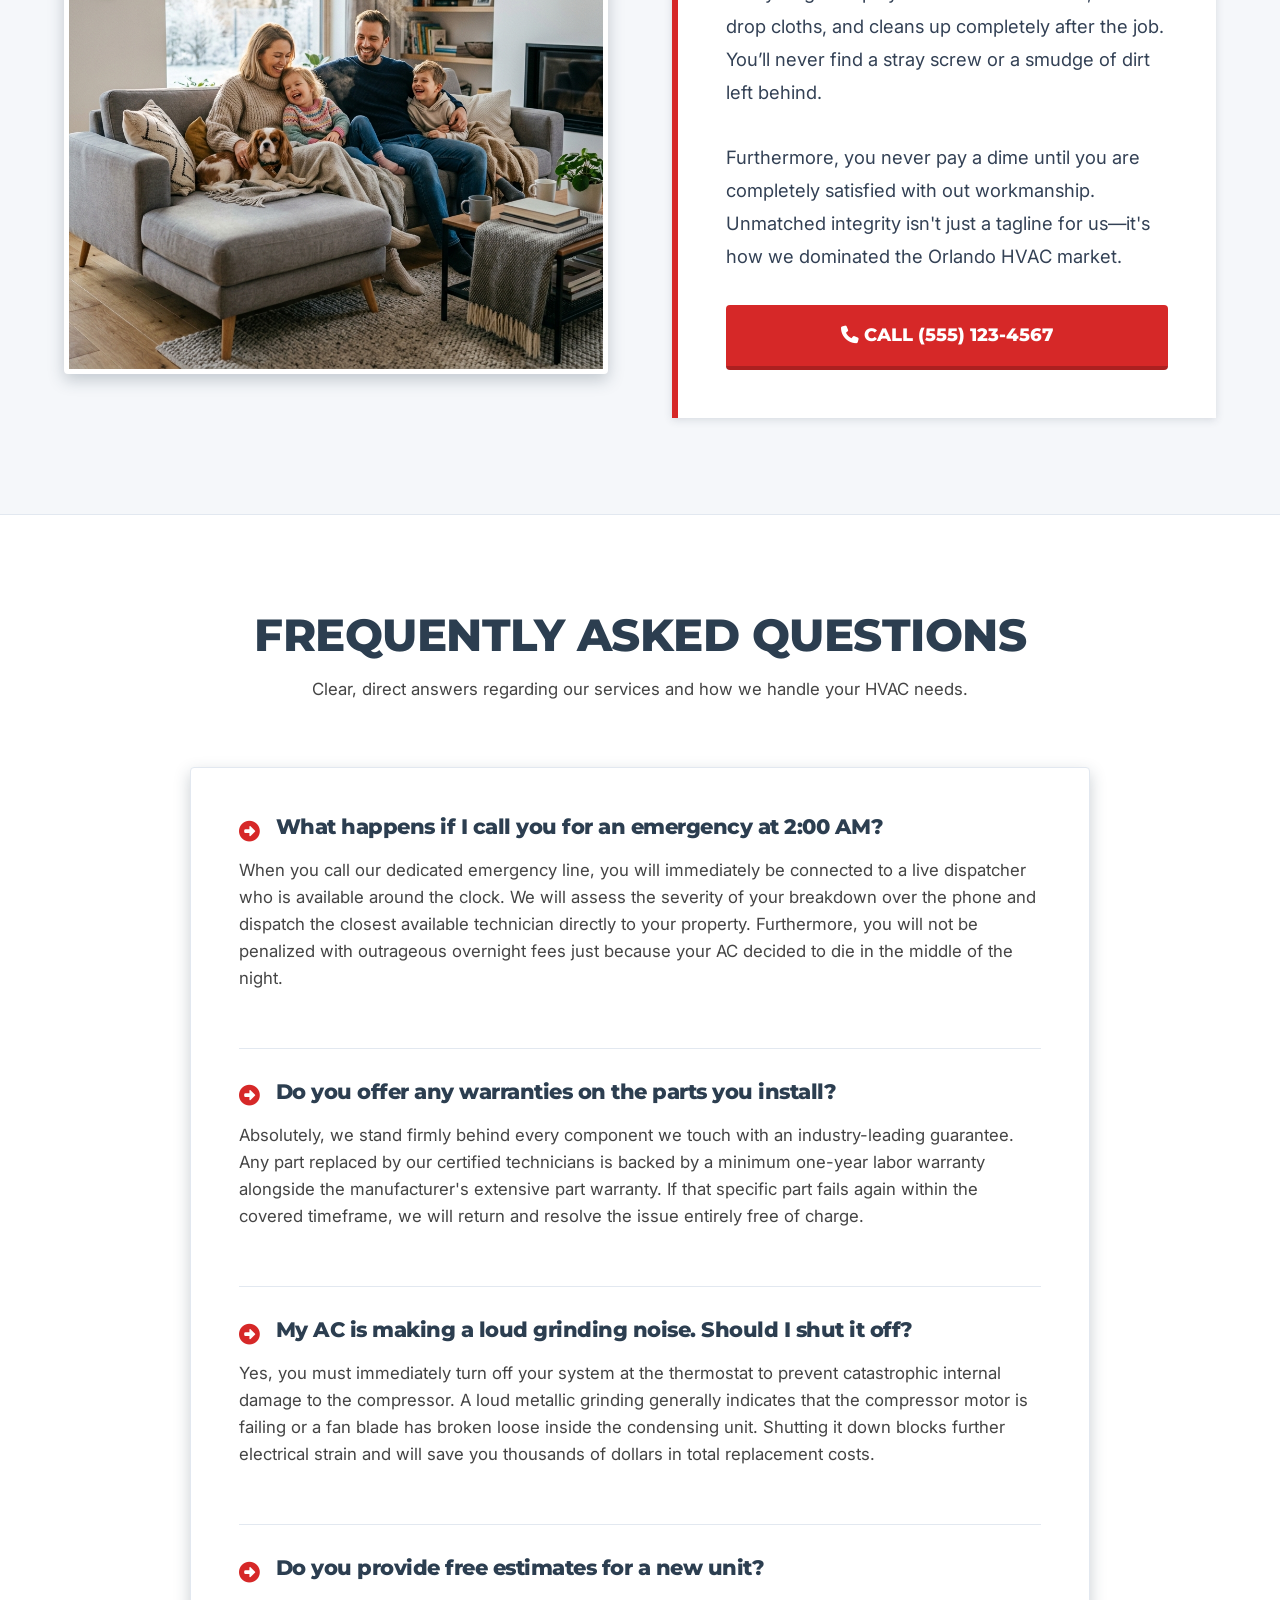
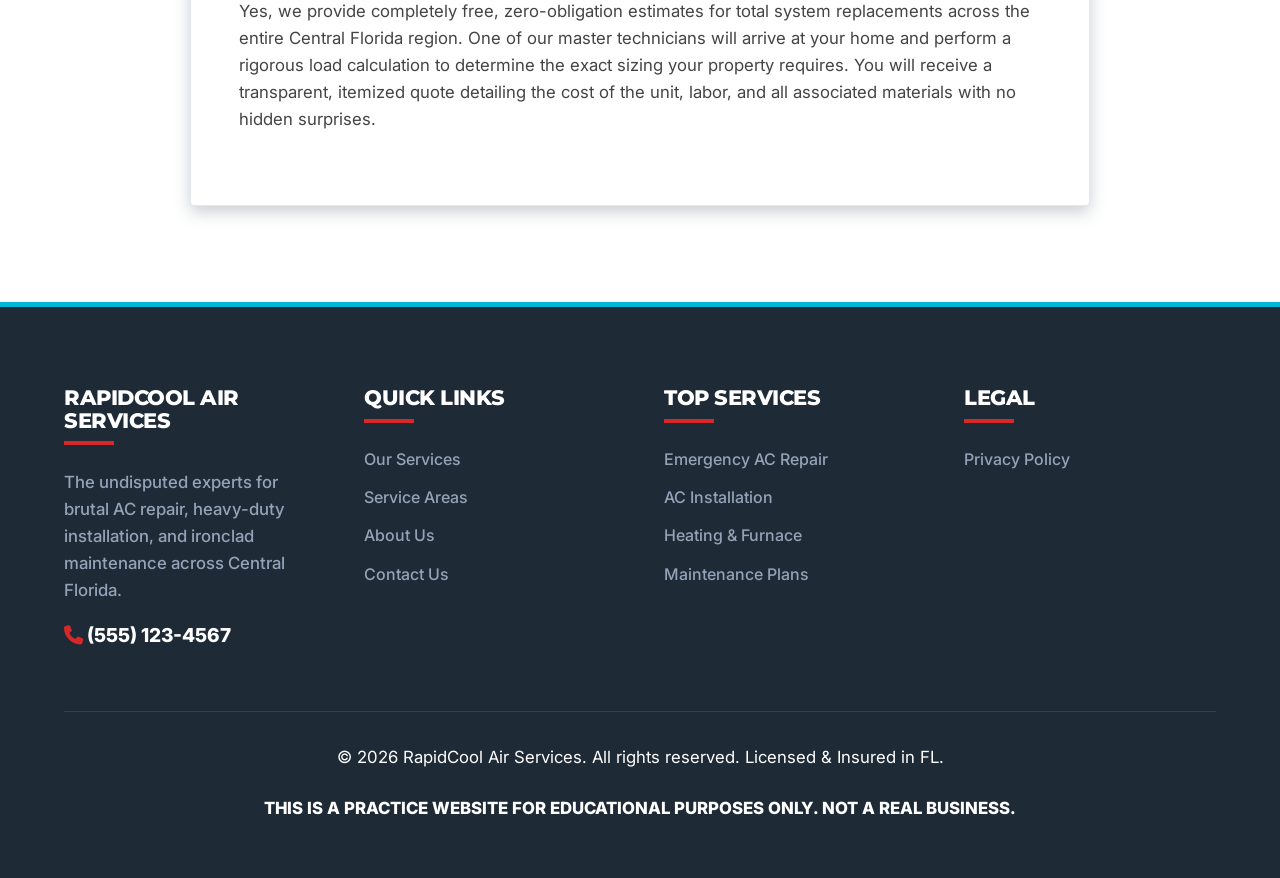
==== commit 71a35485: "feat: swapped all stock imagery for original AI generated photorealistic HVAC assets with extreme SE" ====
--- a/index.html
+++ b/index.html
@@ -77,7 +77,7 @@
                 <p class="dr-paragraph">At RapidCool, we cut the nonsense. The moment you call us, we automatically dispatch a fully stocked mobile warehouse driven by a background-checked, master-certified technician directly to your door. We diagnose the root cause immediately, give you a completely transparent upfront price down to the penny, and we fix it right then and there. Your home will be freezing cold again before the sun even sets. We guarantee it.</p>
             </div>
             <div>
-                <img src="https://images.unsplash.com/photo-1621905251189-08b45d6a269e?auto=format&fit=crop&w=800&q=80" alt="Emergency 24/7 HVAC technician responding to a broken air conditioner call in Orlando FL" class="rugged-img">
+                <img src="./images/hvac_hero_tech.png" alt="Friendly RapidCool Air Services technician in a branded uniform arriving for emergency AC repair in Orlando, FL" class="rugged-img">
             </div>
         </div>
     </section>
@@ -126,7 +126,7 @@
                 <a href="tel:5551234567" class="btn btn-accent" style="width: 100%;"><i class="fa-solid fa-phone"></i> CALL (555) 123-4567</a>
             </div>
             <div>
-                <img src="https://images.unsplash.com/photo-1584622650111-993a426fbf0a?auto=format&fit=crop&w=800&q=80" alt="Trusted local Orlando HVAC crews replacing an outdoor condensing unit professionally" class="rugged-img">
+                <img src="./images/hvac_comfort_family.png" alt="Happy Orlando family with a small pet relaxing on a couch, enjoying perfect indoor comfort provided by RapidCool Air Services" class="rugged-img">
             </div>
         </div>
     </section>
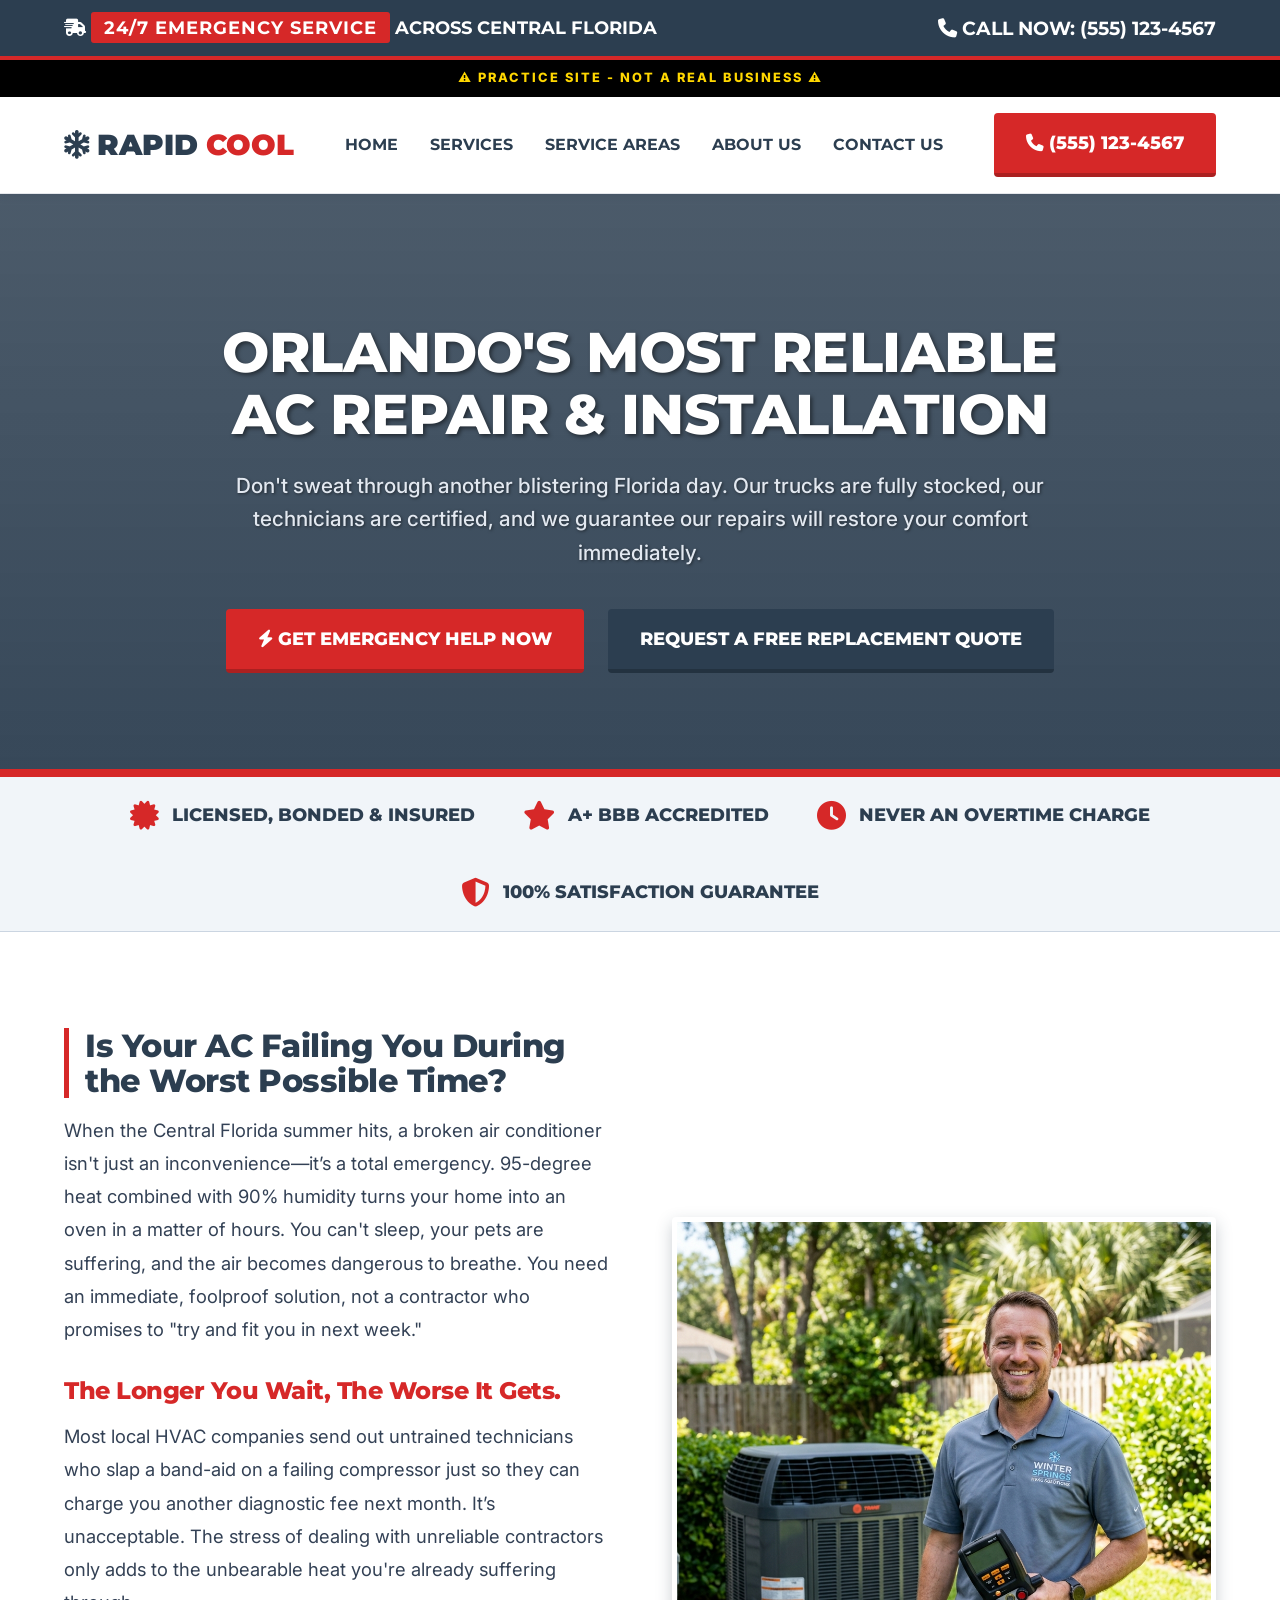
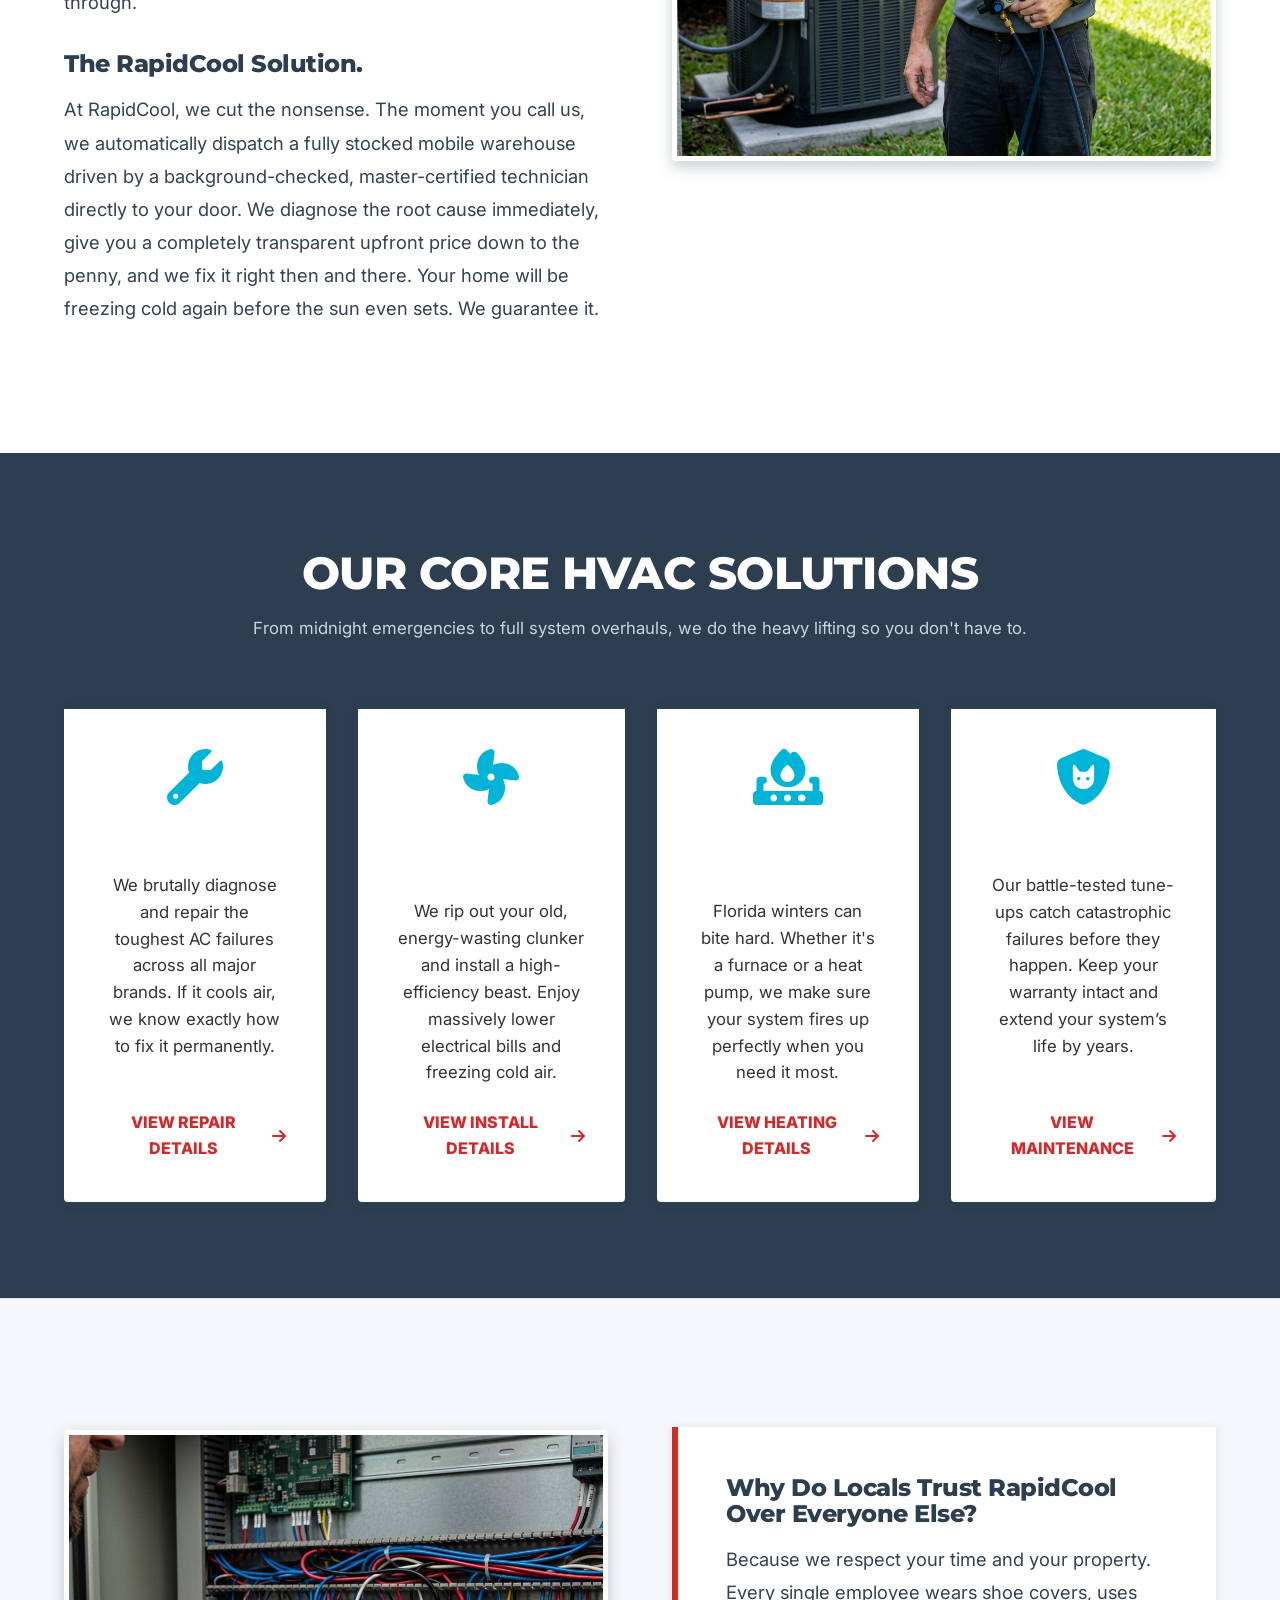
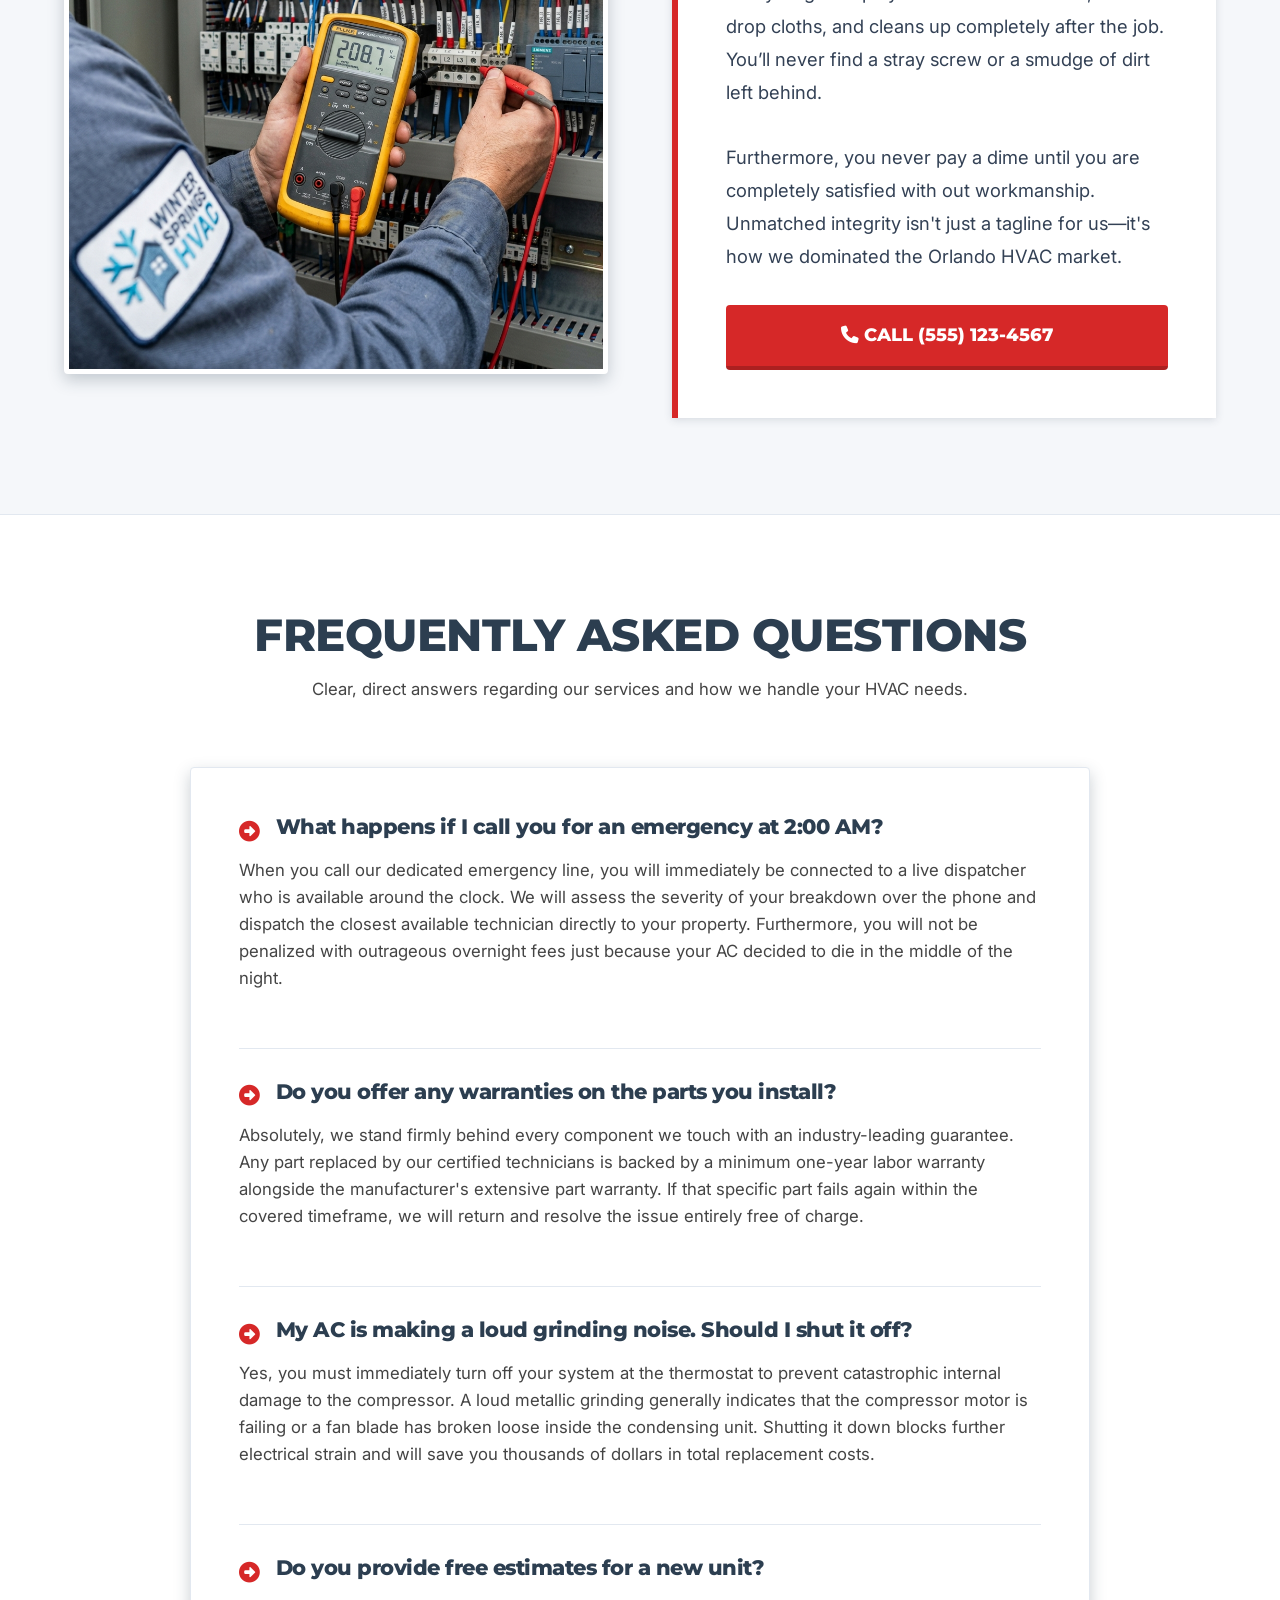
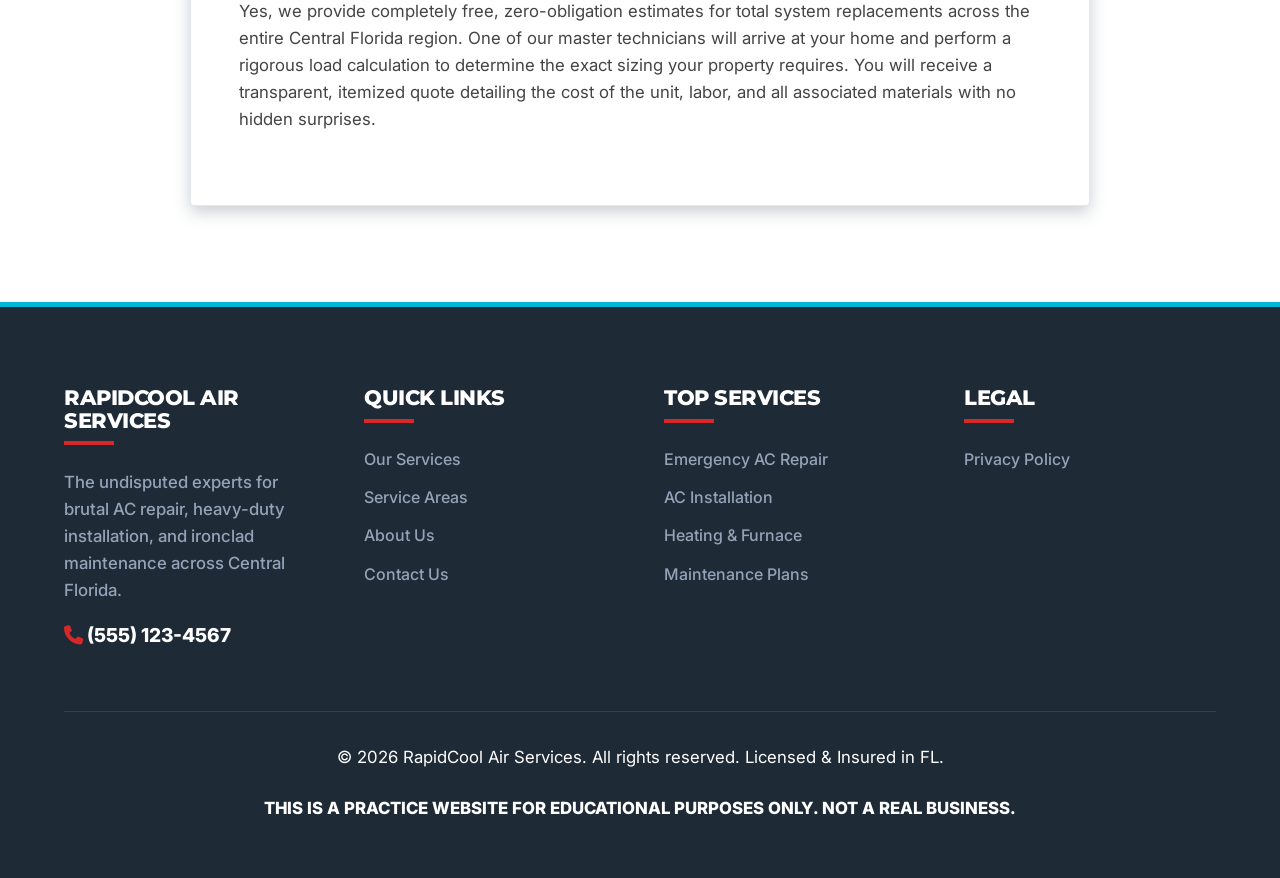
==== commit 0de5d15e: "feat: swapped all imagery for premium Winter Springs HVAC Solutions AI assets" ====
--- a/index.html
+++ b/index.html
@@ -77,7 +77,7 @@
                 <p class="dr-paragraph">At RapidCool, we cut the nonsense. The moment you call us, we automatically dispatch a fully stocked mobile warehouse driven by a background-checked, master-certified technician directly to your door. We diagnose the root cause immediately, give you a completely transparent upfront price down to the penny, and we fix it right then and there. Your home will be freezing cold again before the sun even sets. We guarantee it.</p>
             </div>
             <div>
-                <img src="./images/hvac_hero_tech.png" alt="Friendly RapidCool Air Services technician in a branded uniform arriving for emergency AC repair in Orlando, FL" class="rugged-img">
+                <img src="./images/hero_trust.png" alt="Lead technician Mark from Winter Springs HVAC Solutions smiling confidently beside a modern AC condenser unit in Winter Springs, FL" class="rugged-img">
             </div>
         </div>
     </section>
@@ -126,7 +126,7 @@
                 <a href="tel:5551234567" class="btn btn-accent" style="width: 100%;"><i class="fa-solid fa-phone"></i> CALL (555) 123-4567</a>
             </div>
             <div>
-                <img src="./images/hvac_comfort_family.png" alt="Happy Orlando family with a small pet relaxing on a couch, enjoying perfect indoor comfort provided by RapidCool Air Services" class="rugged-img">
+                <img src="./images/precision_action.png" alt="Winter Springs HVAC Solutions expert technician using a professional multimeter to precisely diagnose an HVAC control panel" class="rugged-img">
             </div>
         </div>
     </section>
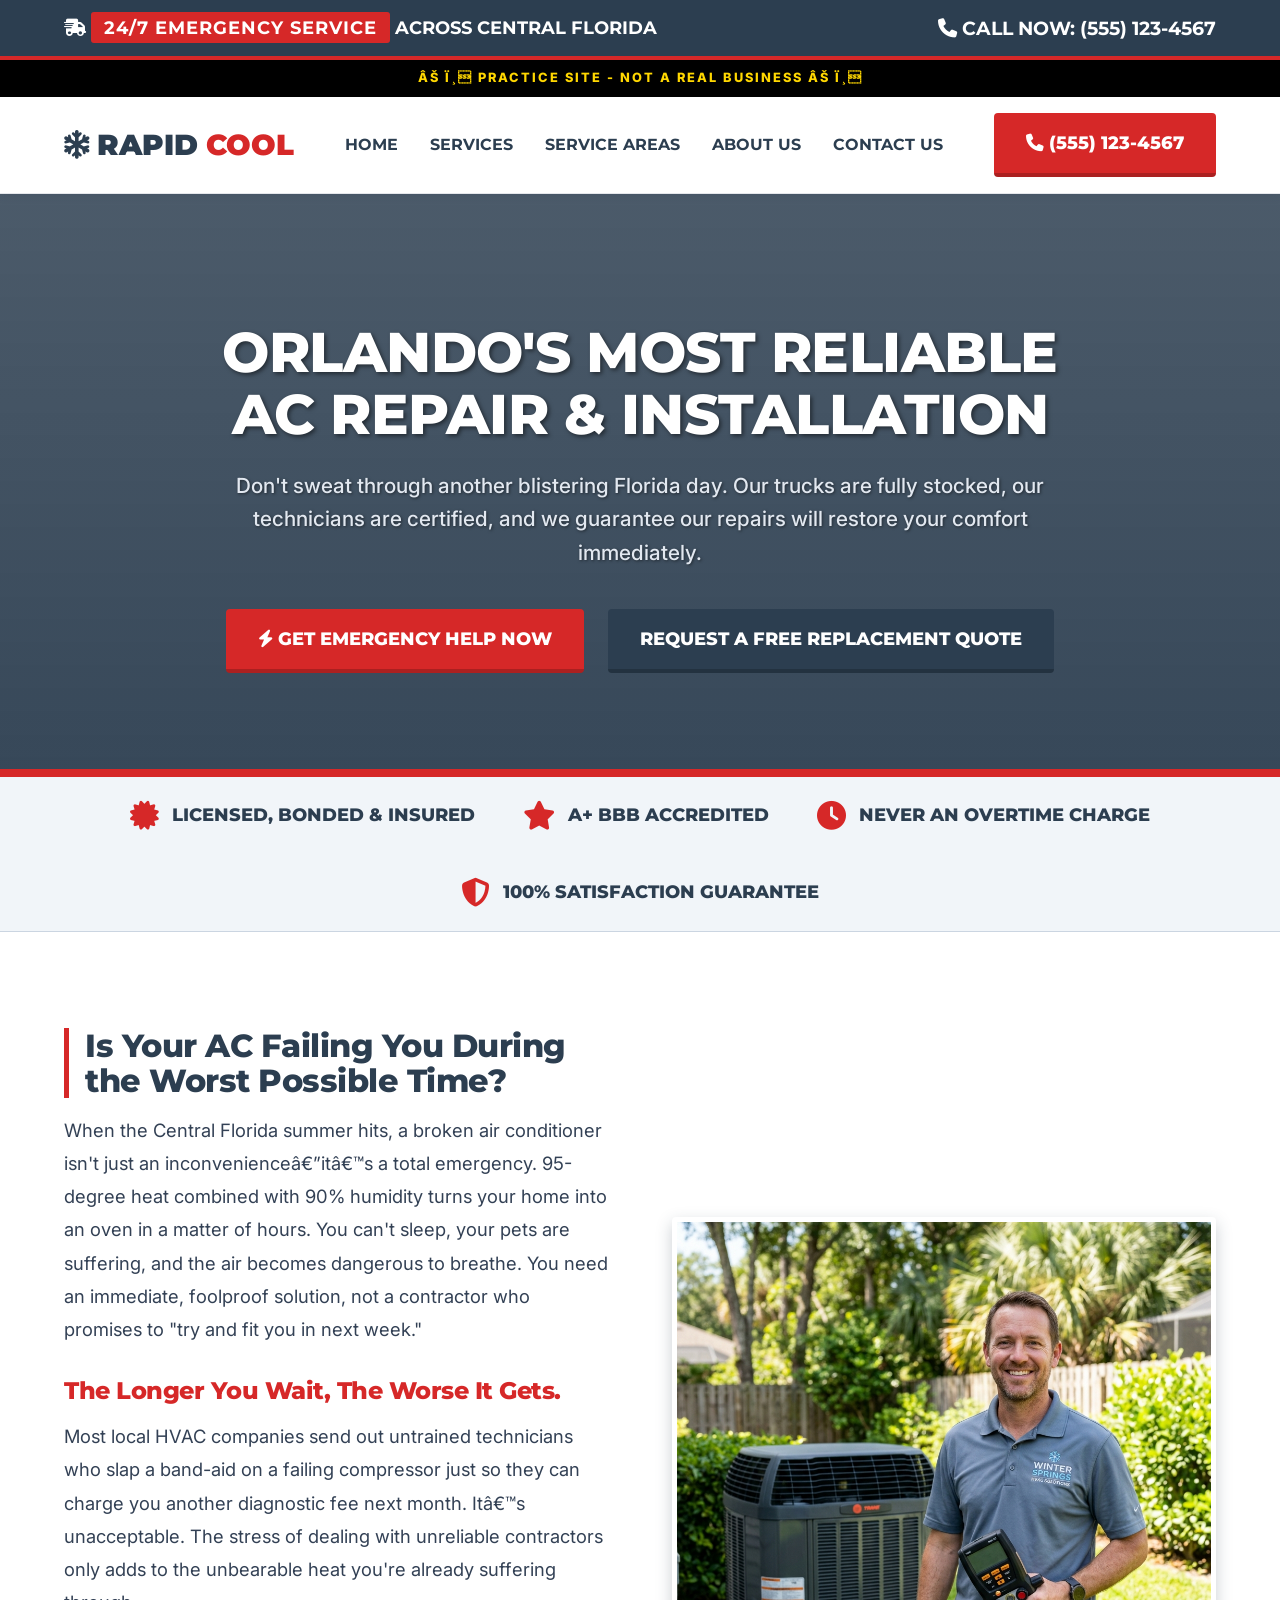
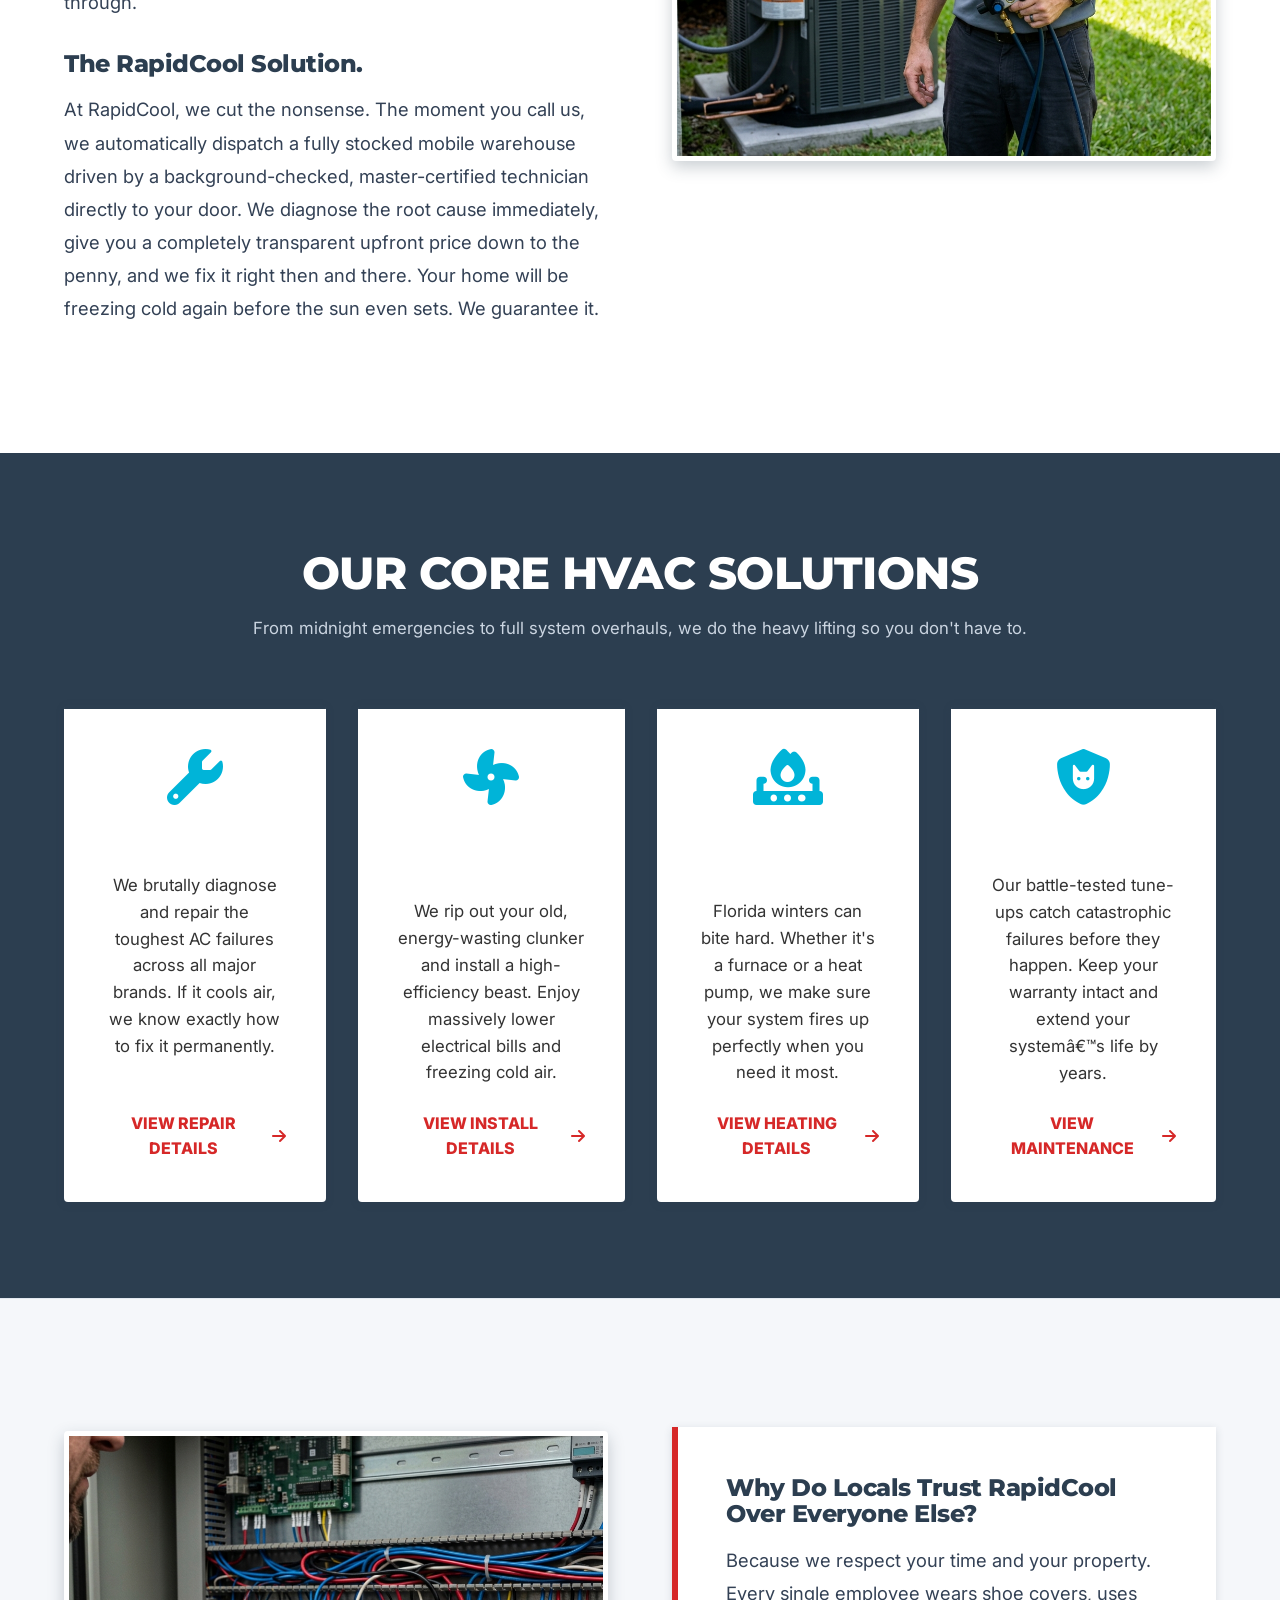
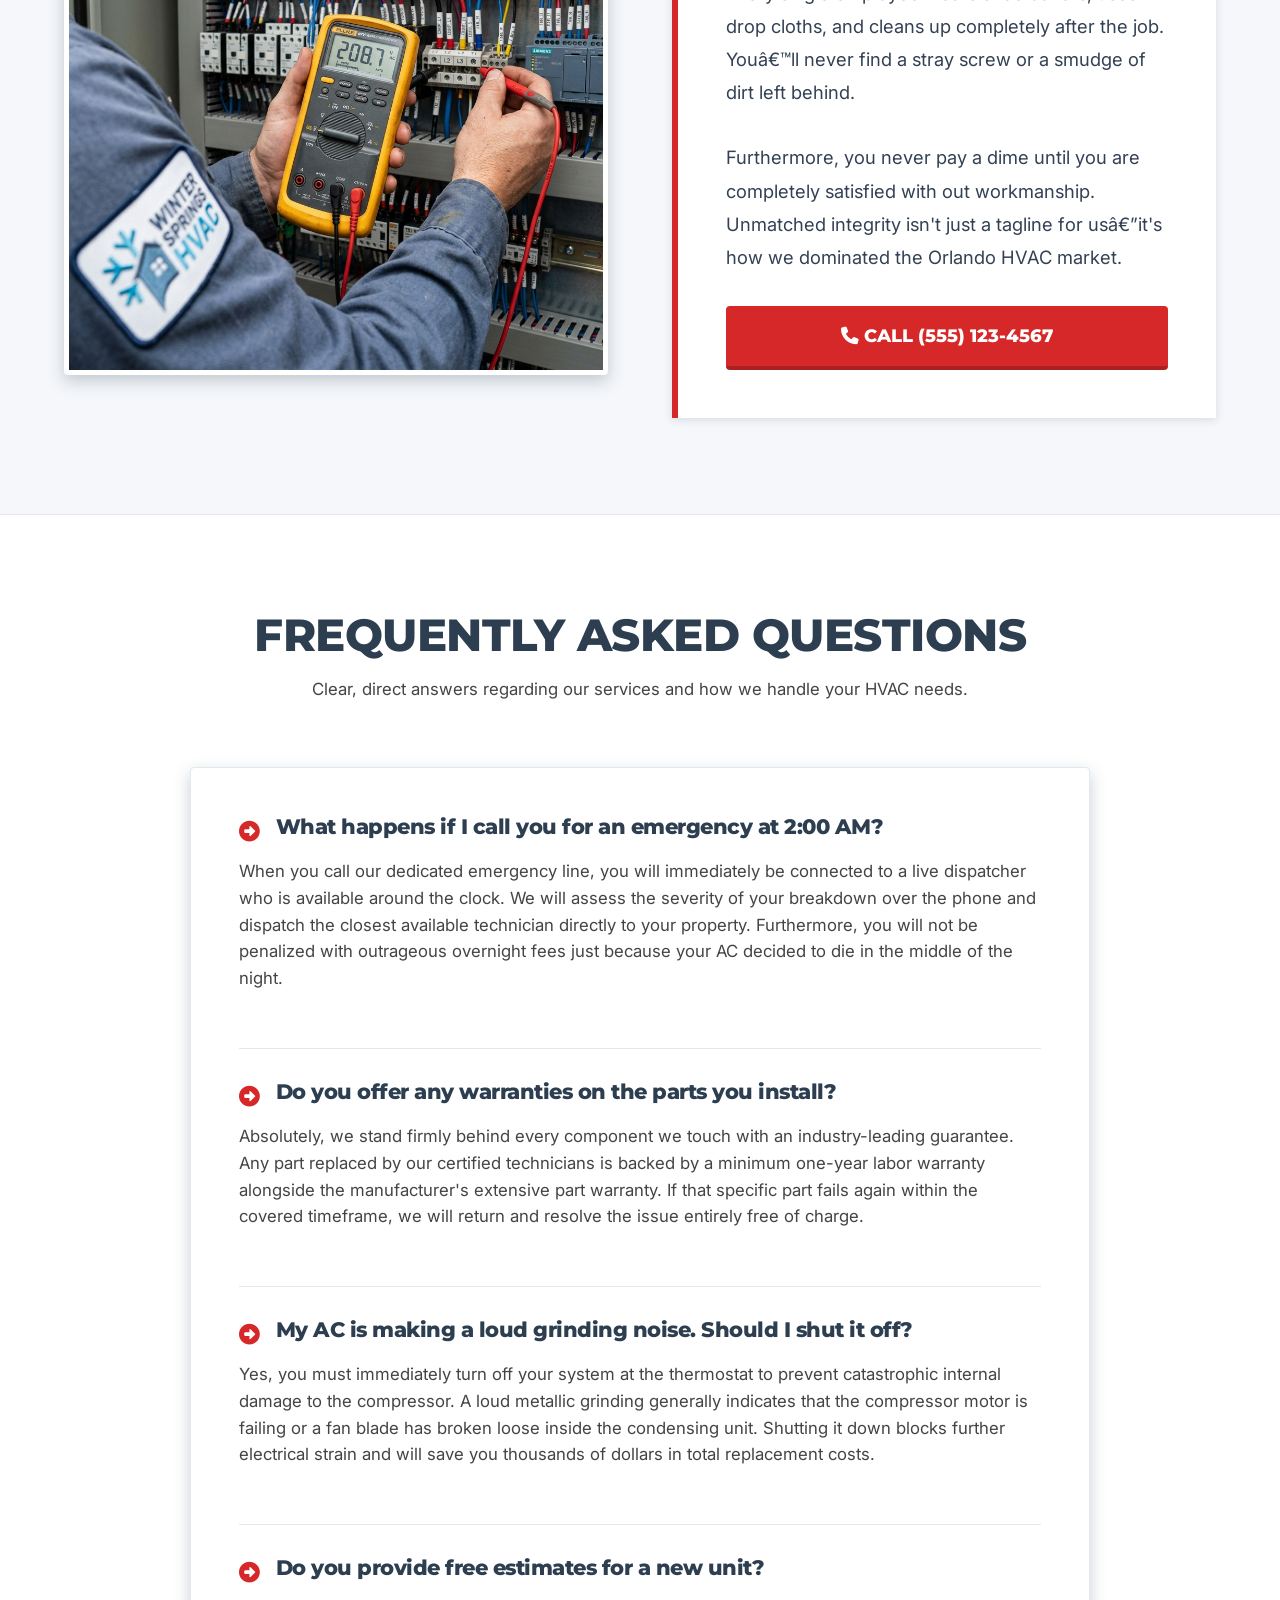
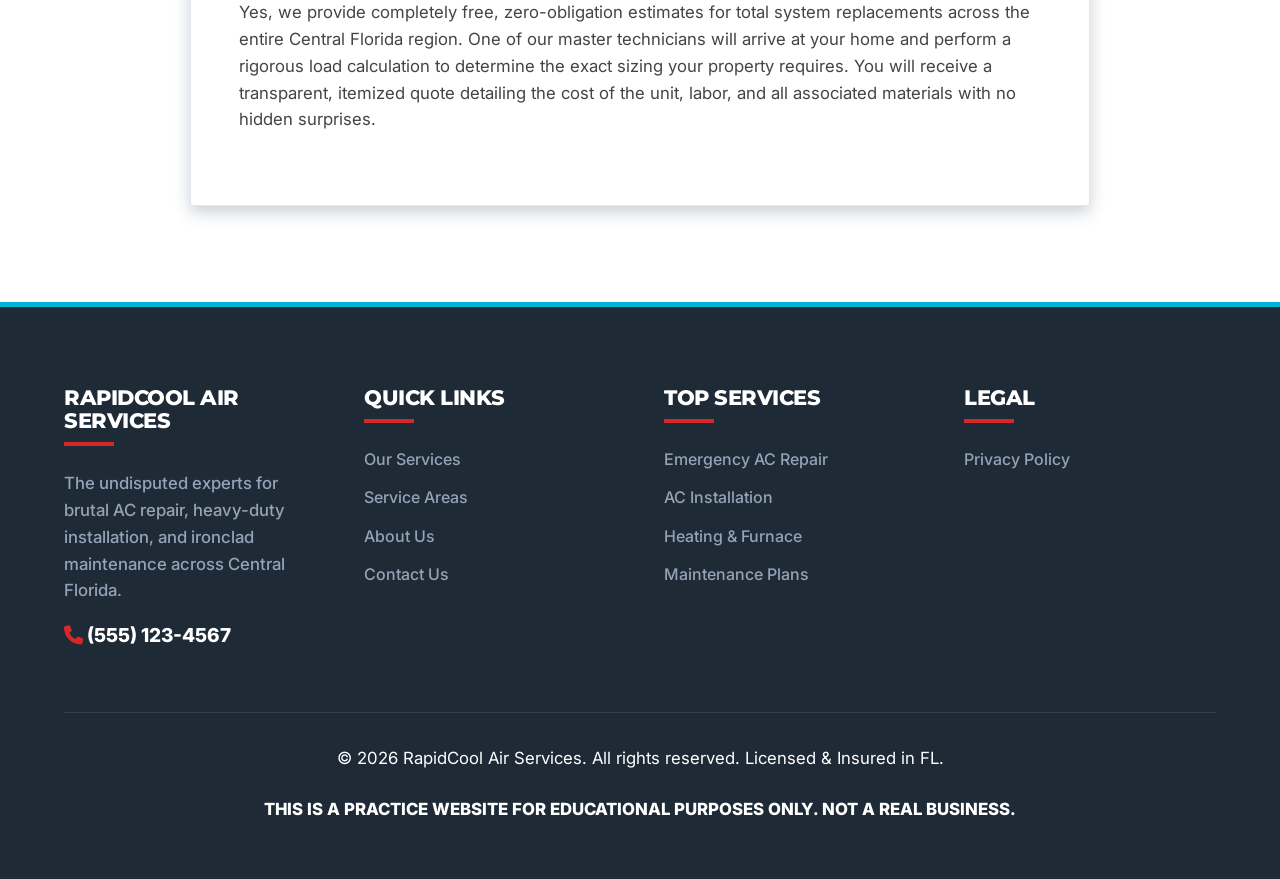
==== commit 2102f377: "Integrate Google Tag Manager snippets into all pages" ====
--- a/index.html
+++ b/index.html
@@ -1,6 +1,14 @@
-<!DOCTYPE html>
+﻿<!DOCTYPE html>
 <html lang="en">
+
 <head>
+<!-- Google Tag Manager -->
+<script>(function(w,d,s,l,i){w[l]=w[l]||[];w[l].push({'gtm.start':
+new Date().getTime(),event:'gtm.js'});var f=d.getElementsByTagName(s)[0],
+j=d.createElement(s),dl=l!='dataLayer'?'&l='+l:'';j.async=true;j.src=
+'https://www.googletagmanager.com/gtm.js?id='+i+dl;f.parentNode.insertBefore(j,f);
+})(window,document,'script','dataLayer','GTM-N6JX37G8');</script>
+<!-- End Google Tag Manager -->
     <meta charset="UTF-8">
     <meta name="viewport" content="width=device-width, initial-scale=1.0">
     <title>Fast AC Repair & Installation in Orlando, FL | RapidCool Air Services</title>
@@ -8,13 +16,18 @@
     <link rel="stylesheet" href="./css/style.css">
     <link rel="stylesheet" href="https://cdnjs.cloudflare.com/ajax/libs/font-awesome/6.4.0/css/all.min.css">
 </head>
+
 <body>
+<!-- Google Tag Manager (noscript) -->
+<noscript><iframe src="https://www.googletagmanager.com/ns.html?id=GTM-N6JX37G8"
+height="0" width="0" style="display:none;visibility:hidden"></iframe></noscript>
+<!-- End Google Tag Manager (noscript) -->
     <div class="utility-bar">
         <div><i class="fa-solid fa-truck-fast"></i> <span class="utility-highlight">24/7 EMERGENCY SERVICE</span> ACROSS CENTRAL FLORIDA</div>
         <div style="font-size: 1.2rem;"><a href="tel:5551234567"><i class="fa-solid fa-phone"></i> CALL NOW: <strong>(555) 123-4567</strong></a></div>
     </div>
     <div class="practice-banner">
-        ⚠️ PRACTICE SITE - NOT A REAL BUSINESS ⚠️
+        âš ï¸ PRACTICE SITE - NOT A REAL BUSINESS âš ï¸
     </div>
 
     <!-- Header -->
@@ -68,10 +81,10 @@
         <div class="split-content">
             <div>
                 <h2 class="dr-subhead" style="margin-top: 0;">Is Your AC Failing You During the Worst Possible Time?</h2>
-                <p class="dr-paragraph">When the Central Florida summer hits, a broken air conditioner isn't just an inconvenience—it’s a total emergency. 95-degree heat combined with 90% humidity turns your home into an oven in a matter of hours. You can't sleep, your pets are suffering, and the air becomes dangerous to breathe. You need an immediate, foolproof solution, not a contractor who promises to "try and fit you in next week."</p>
+                <p class="dr-paragraph">When the Central Florida summer hits, a broken air conditioner isn't just an inconvenienceâ€”itâ€™s a total emergency. 95-degree heat combined with 90% humidity turns your home into an oven in a matter of hours. You can't sleep, your pets are suffering, and the air becomes dangerous to breathe. You need an immediate, foolproof solution, not a contractor who promises to "try and fit you in next week."</p>
                 
                 <h3 style="color: var(--accent-color); font-size: 1.5rem; margin-bottom: 1rem;">The Longer You Wait, The Worse It Gets.</h3>
-                <p class="dr-paragraph">Most local HVAC companies send out untrained technicians who slap a band-aid on a failing compressor just so they can charge you another diagnostic fee next month. It’s unacceptable. The stress of dealing with unreliable contractors only adds to the unbearable heat you're already suffering through.</p>
+                <p class="dr-paragraph">Most local HVAC companies send out untrained technicians who slap a band-aid on a failing compressor just so they can charge you another diagnostic fee next month. Itâ€™s unacceptable. The stress of dealing with unreliable contractors only adds to the unbearable heat you're already suffering through.</p>
                 
                 <h3 style="color: var(--primary-color); font-size: 1.5rem; margin-bottom: 1rem;">The RapidCool Solution.</h3>
                 <p class="dr-paragraph">At RapidCool, we cut the nonsense. The moment you call us, we automatically dispatch a fully stocked mobile warehouse driven by a background-checked, master-certified technician directly to your door. We diagnose the root cause immediately, give you a completely transparent upfront price down to the penny, and we fix it right then and there. Your home will be freezing cold again before the sun even sets. We guarantee it.</p>
@@ -110,7 +123,7 @@
             <div class="service-card">
                 <i class="fa-solid fa-shield-cat service-icon"></i>
                 <h3>Maintenance</h3>
-                <p>Our battle-tested tune-ups catch catastrophic failures before they happen. Keep your warranty intact and extend your system’s life by years.</p>
+                <p>Our battle-tested tune-ups catch catastrophic failures before they happen. Keep your warranty intact and extend your systemâ€™s life by years.</p>
                 <a href="./services/hvac-maintenance/" class="service-link">View Maintenance <i class="fa-solid fa-arrow-right"></i></a>
             </div>
         </div>
@@ -121,8 +134,8 @@
         <div class="split-content reverse">
             <div class="dr-copy-box">
                 <h2 style="color: var(--primary-color);">Why Do Locals Trust RapidCool Over Everyone Else?</h2>
-                <p class="dr-paragraph">Because we respect your time and your property. Every single employee wears shoe covers, uses drop cloths, and cleans up completely after the job. You’ll never find a stray screw or a smudge of dirt left behind.</p>
-                <p class="dr-paragraph">Furthermore, you never pay a dime until you are completely satisfied with out workmanship. Unmatched integrity isn't just a tagline for us—it's how we dominated the Orlando HVAC market.</p>
+                <p class="dr-paragraph">Because we respect your time and your property. Every single employee wears shoe covers, uses drop cloths, and cleans up completely after the job. Youâ€™ll never find a stray screw or a smudge of dirt left behind.</p>
+                <p class="dr-paragraph">Furthermore, you never pay a dime until you are completely satisfied with out workmanship. Unmatched integrity isn't just a tagline for usâ€”it's how we dominated the Orlando HVAC market.</p>
                 <a href="tel:5551234567" class="btn btn-accent" style="width: 100%;"><i class="fa-solid fa-phone"></i> CALL (555) 123-4567</a>
             </div>
             <div>
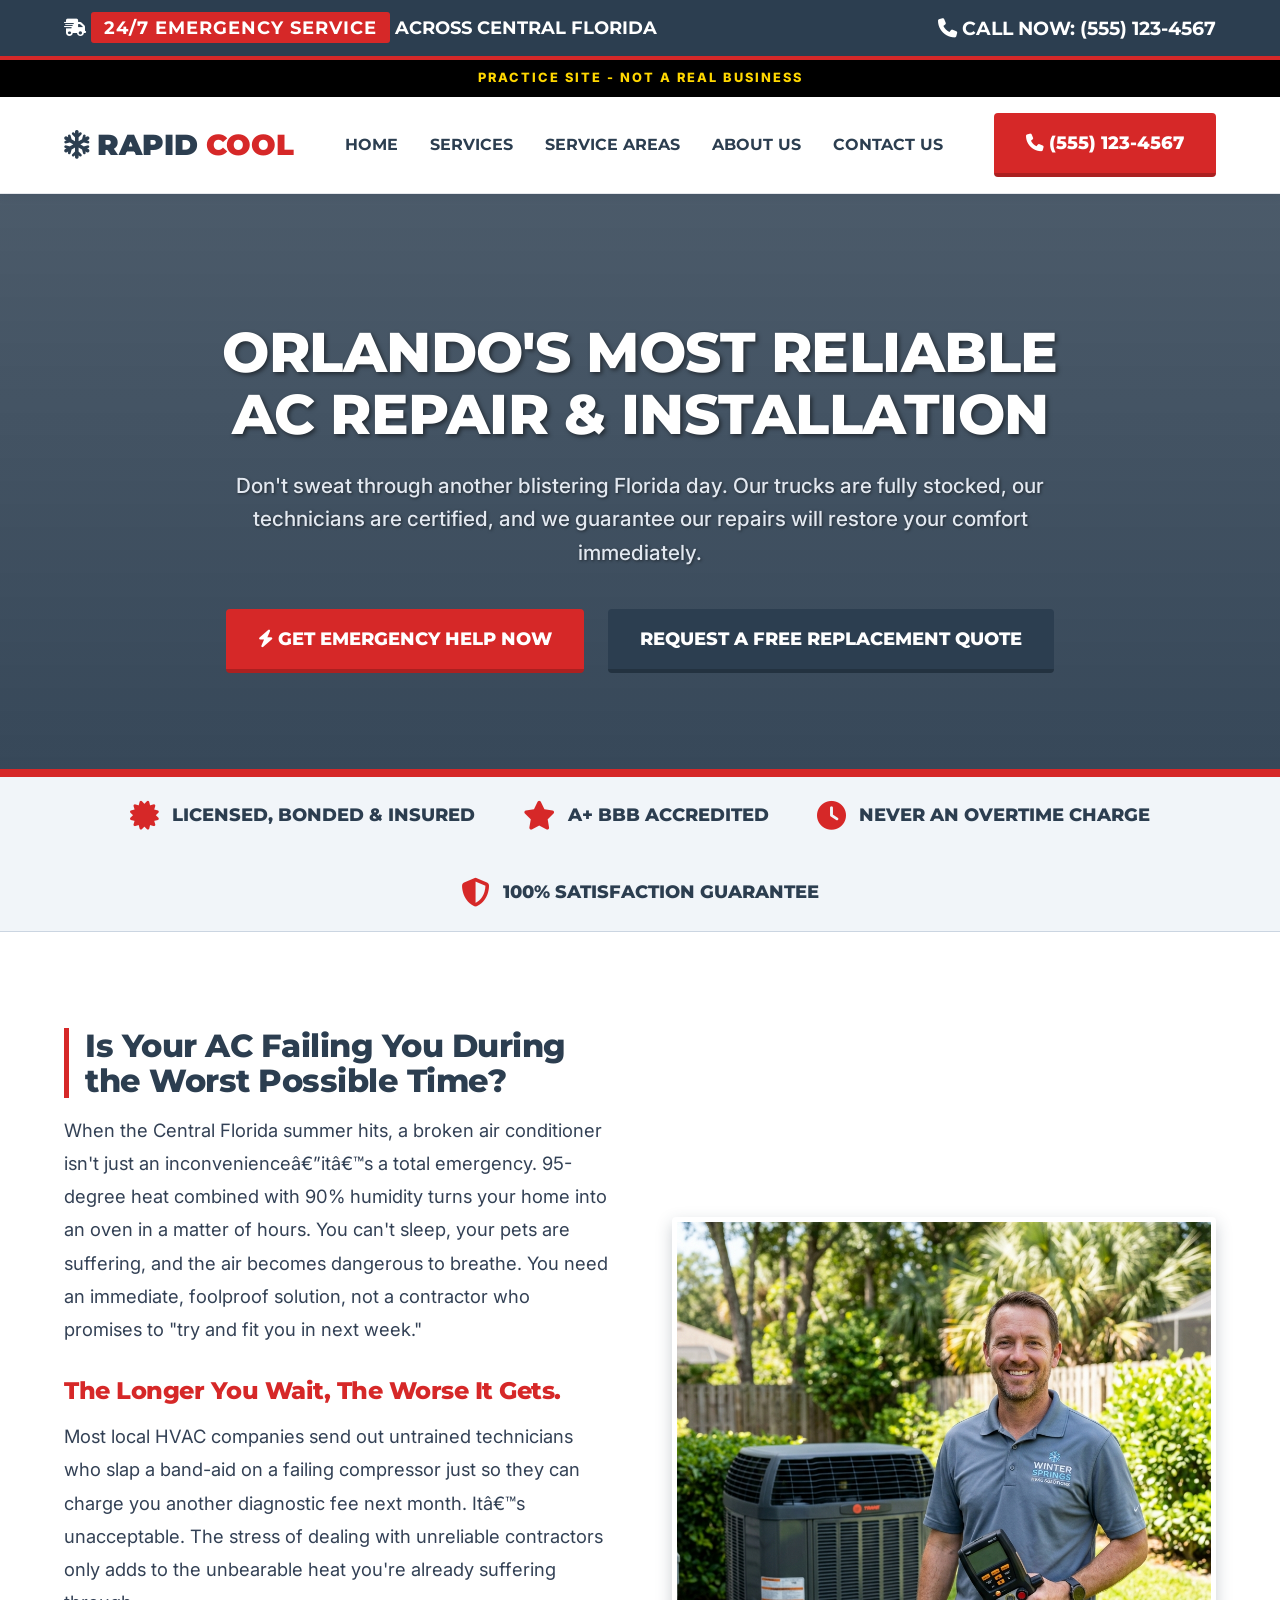
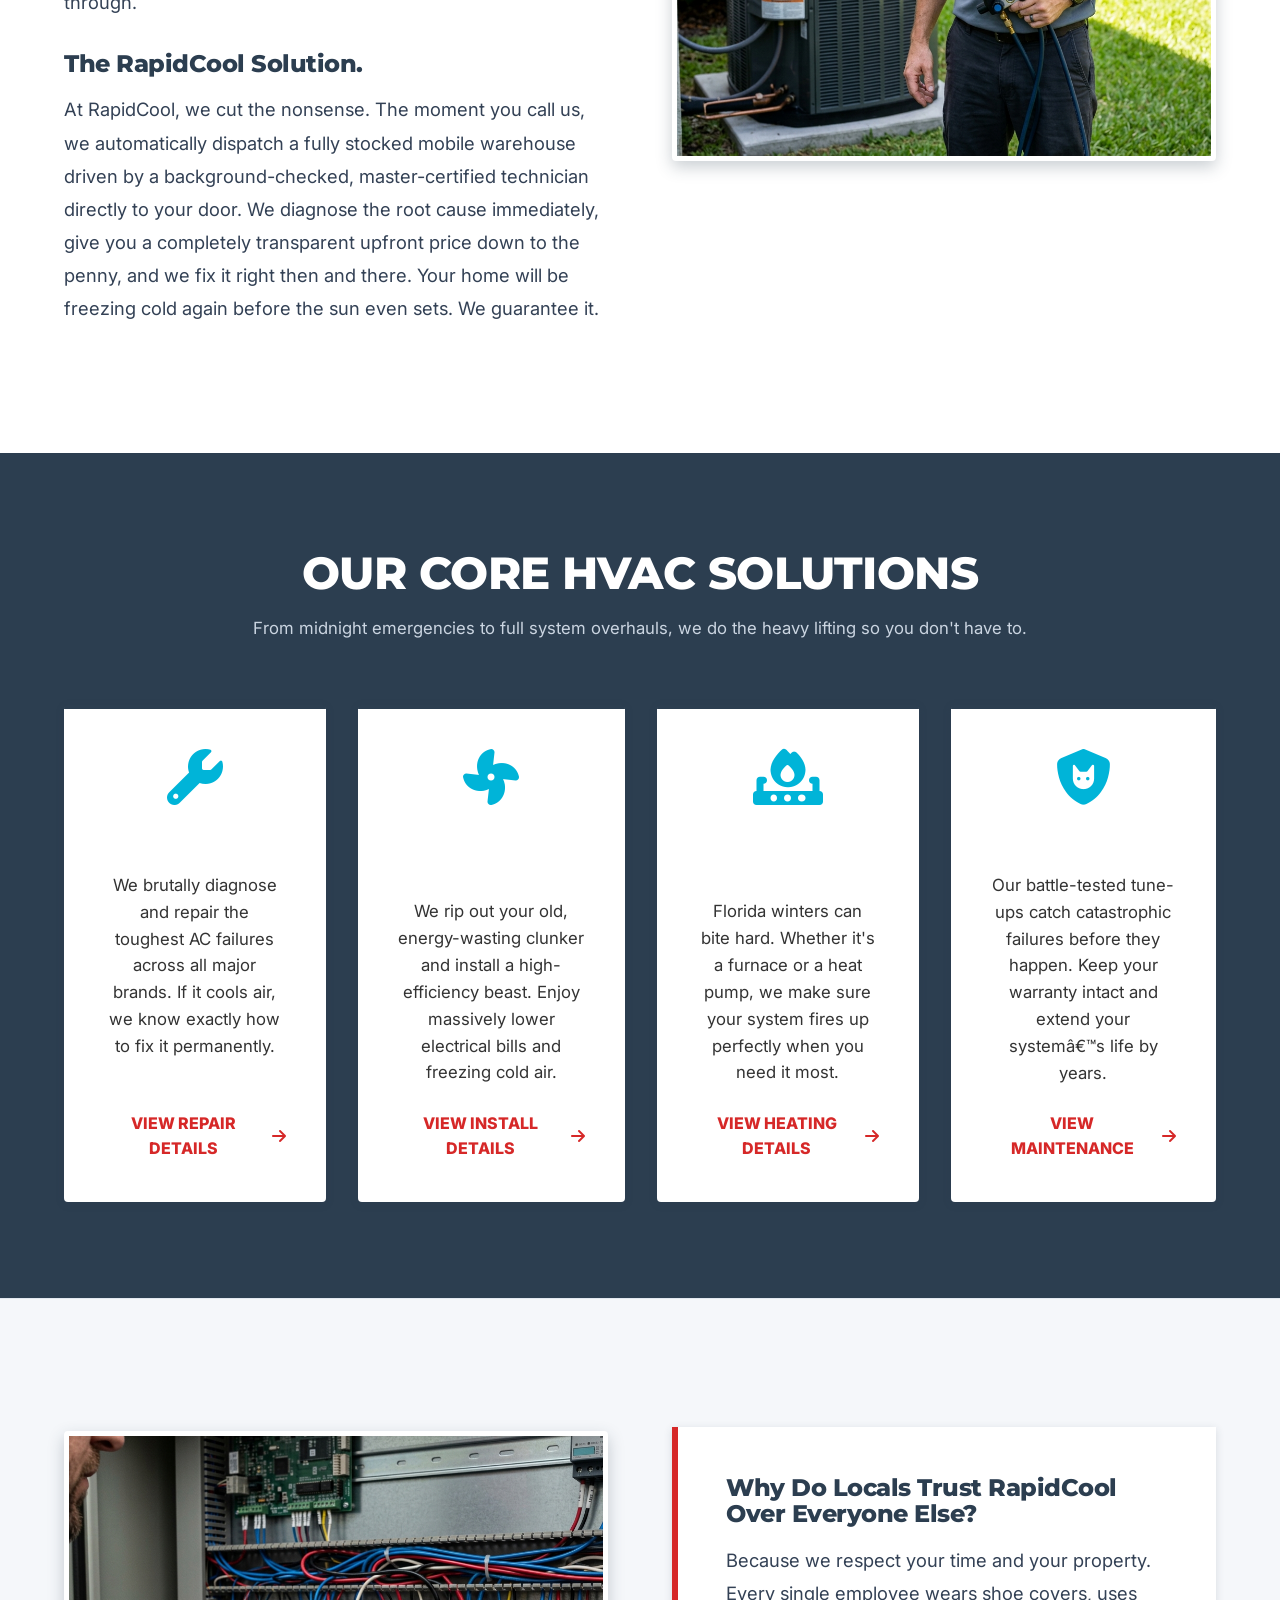
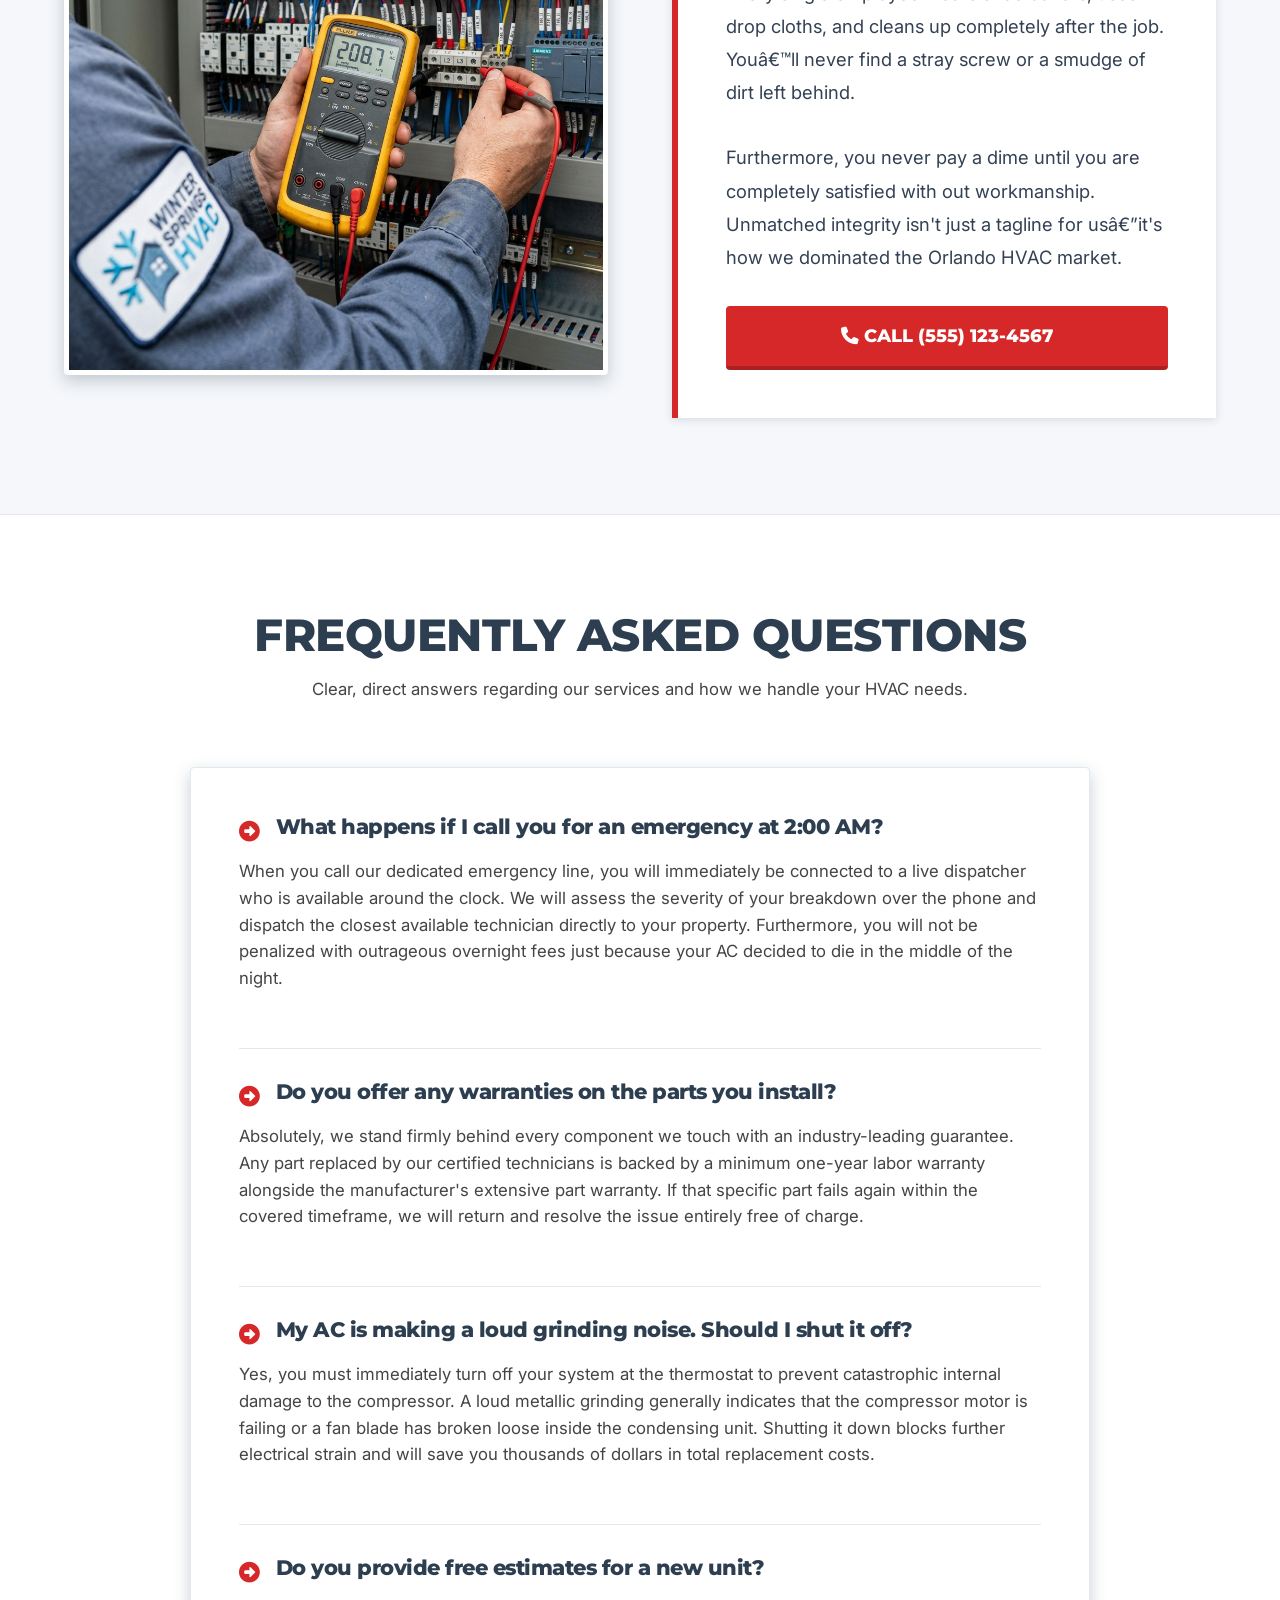
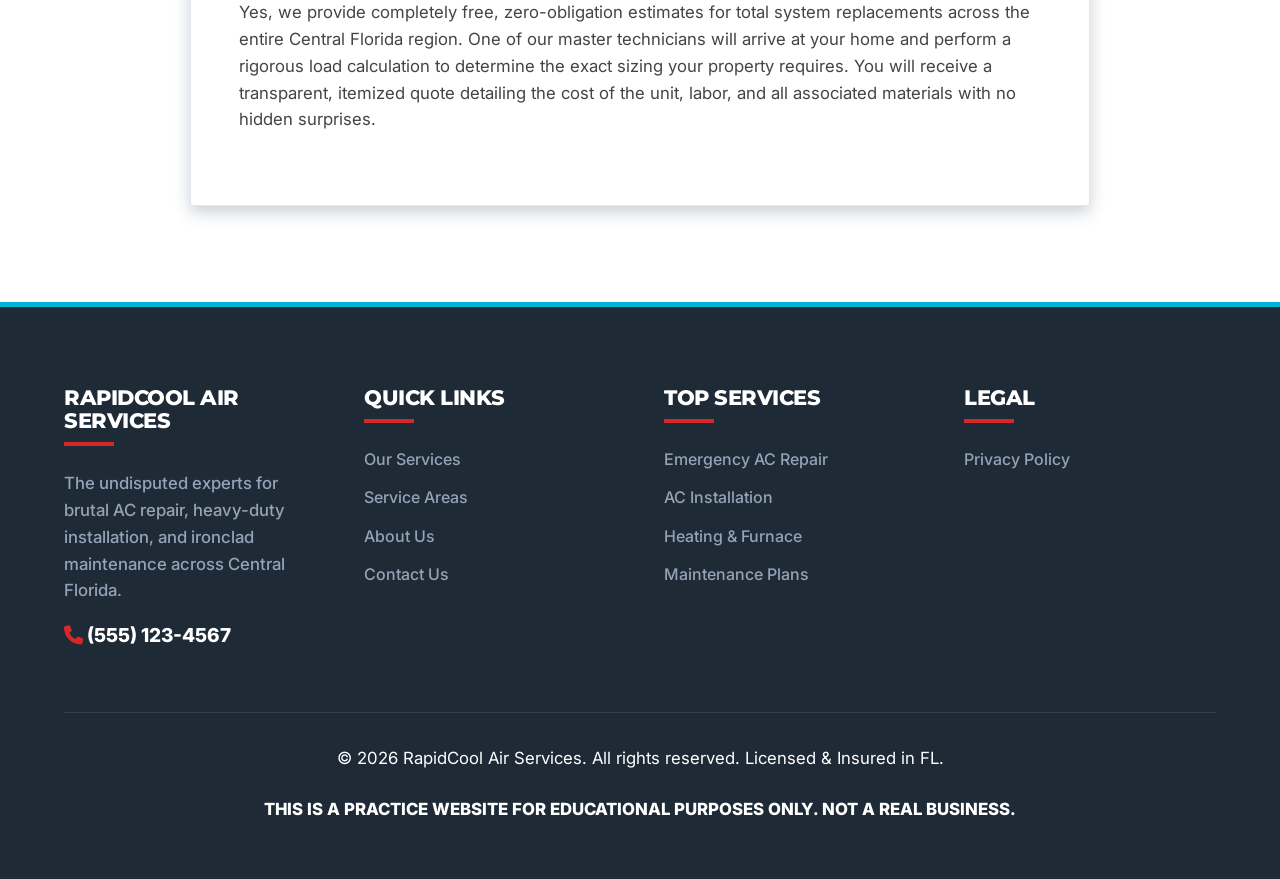
==== commit a961e28a: "Remove warning emojis from practice site banner across all pages" ====
--- a/index.html
+++ b/index.html
@@ -26,9 +26,7 @@
         <div><i class="fa-solid fa-truck-fast"></i> <span class="utility-highlight">24/7 EMERGENCY SERVICE</span> ACROSS CENTRAL FLORIDA</div>
         <div style="font-size: 1.2rem;"><a href="tel:5551234567"><i class="fa-solid fa-phone"></i> CALL NOW: <strong>(555) 123-4567</strong></a></div>
     </div>
-    <div class="practice-banner">
-        âš ï¸ PRACTICE SITE - NOT A REAL BUSINESS âš ï¸
-    </div>
+    <div class="practice-banner">PRACTICE SITE - NOT A REAL BUSINESS</div>
 
     <!-- Header -->
     <header class="site-header">
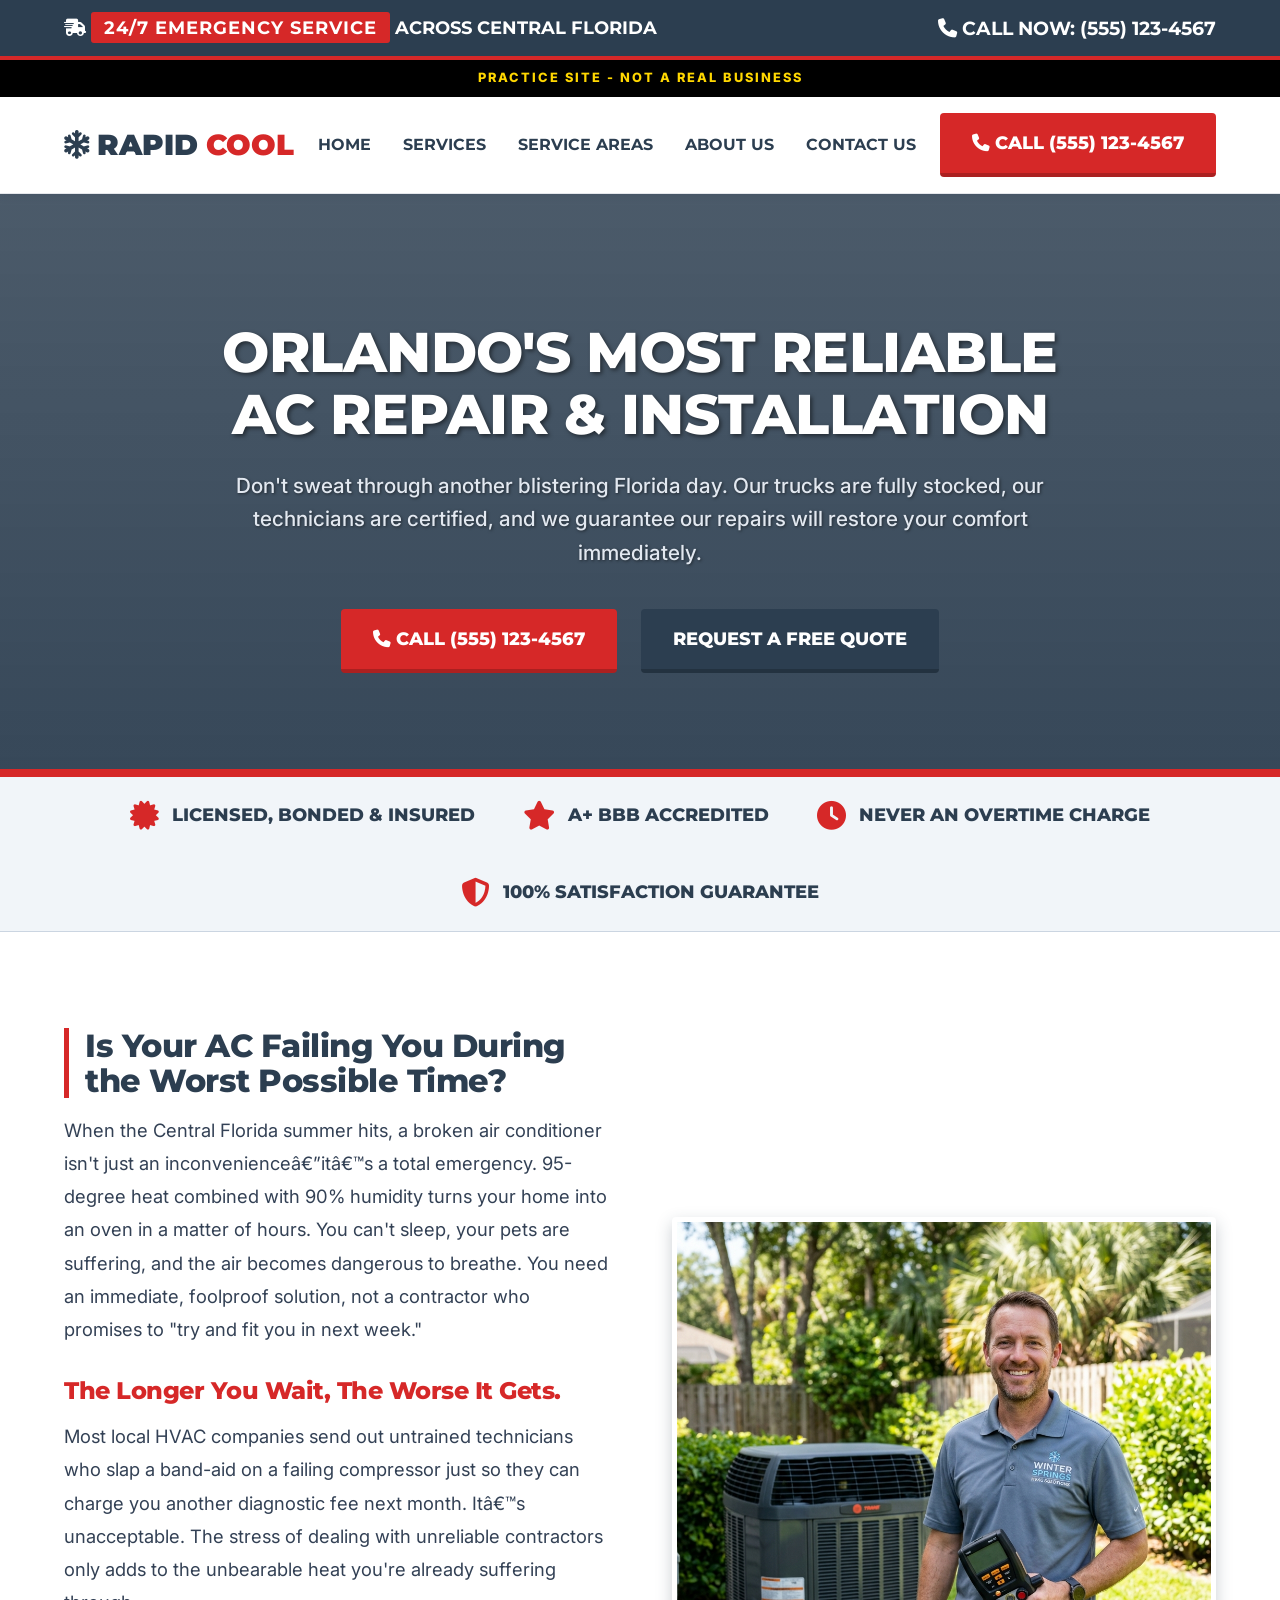
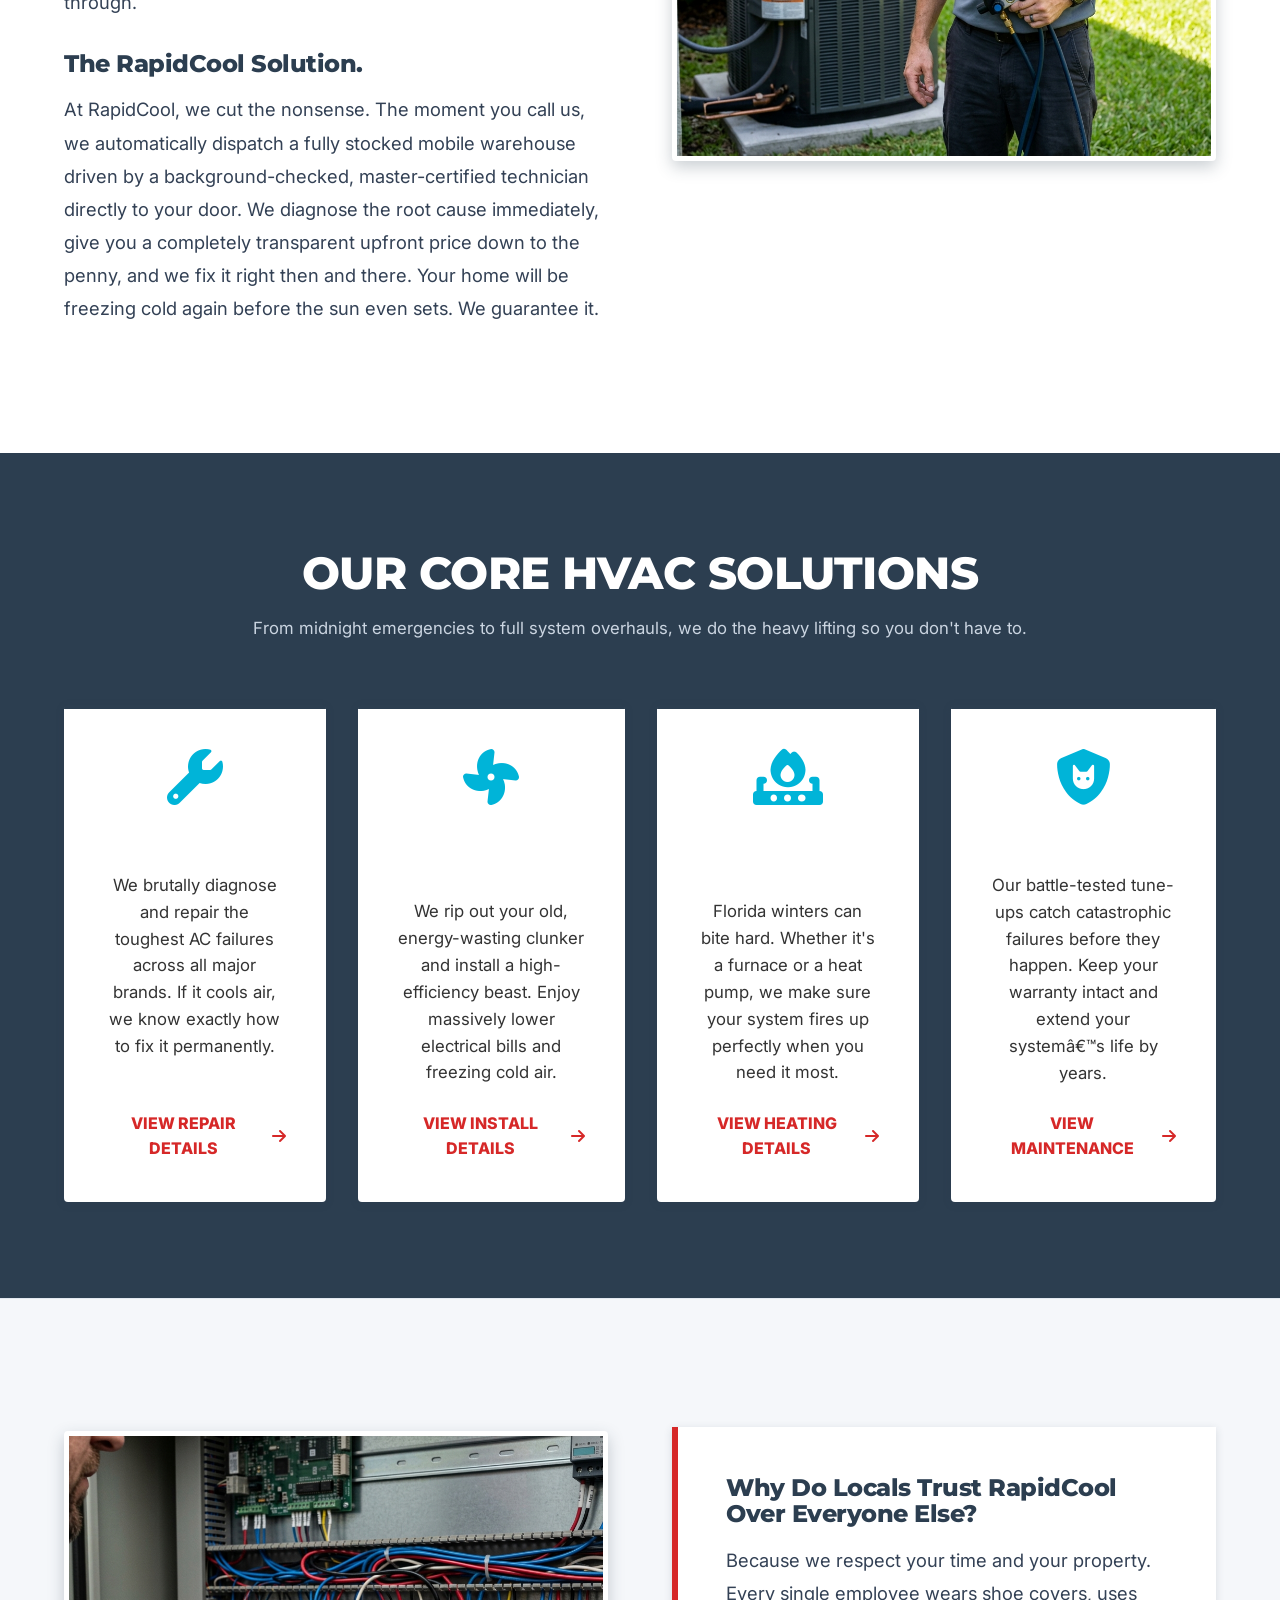
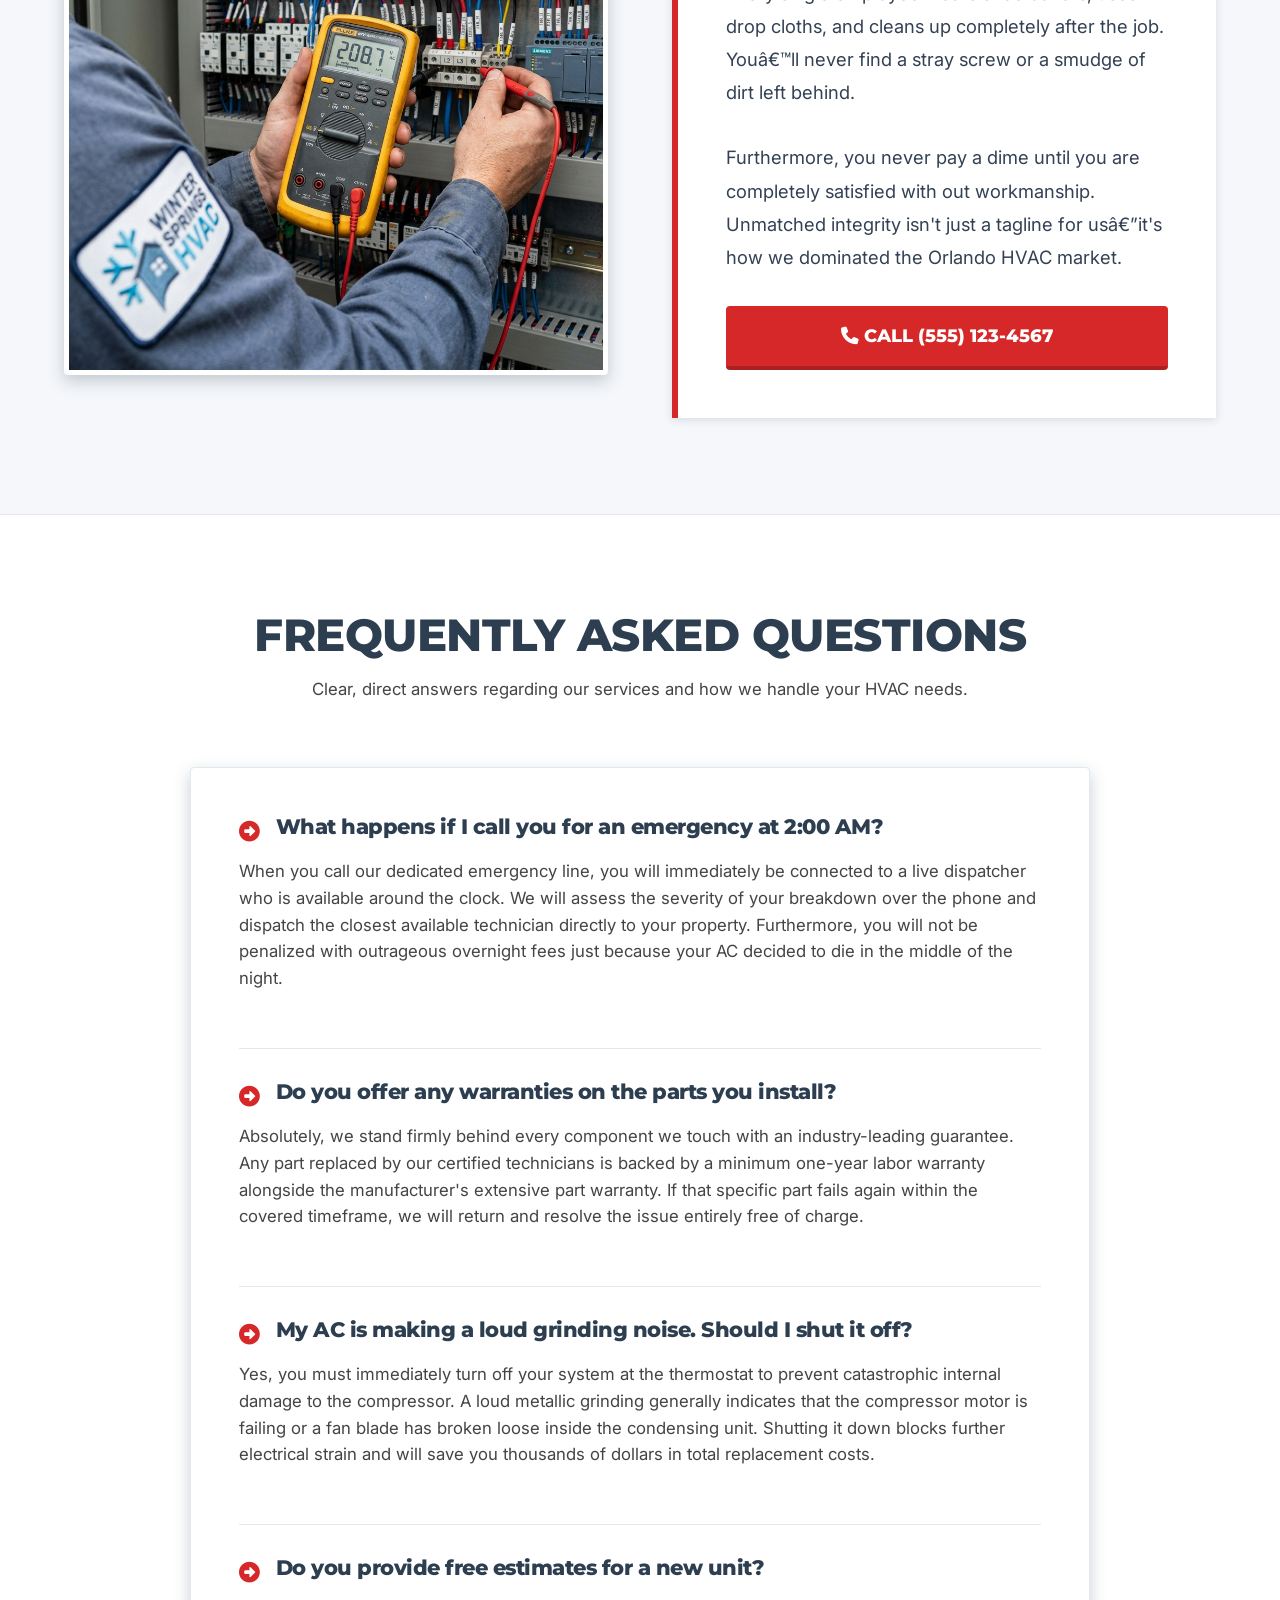
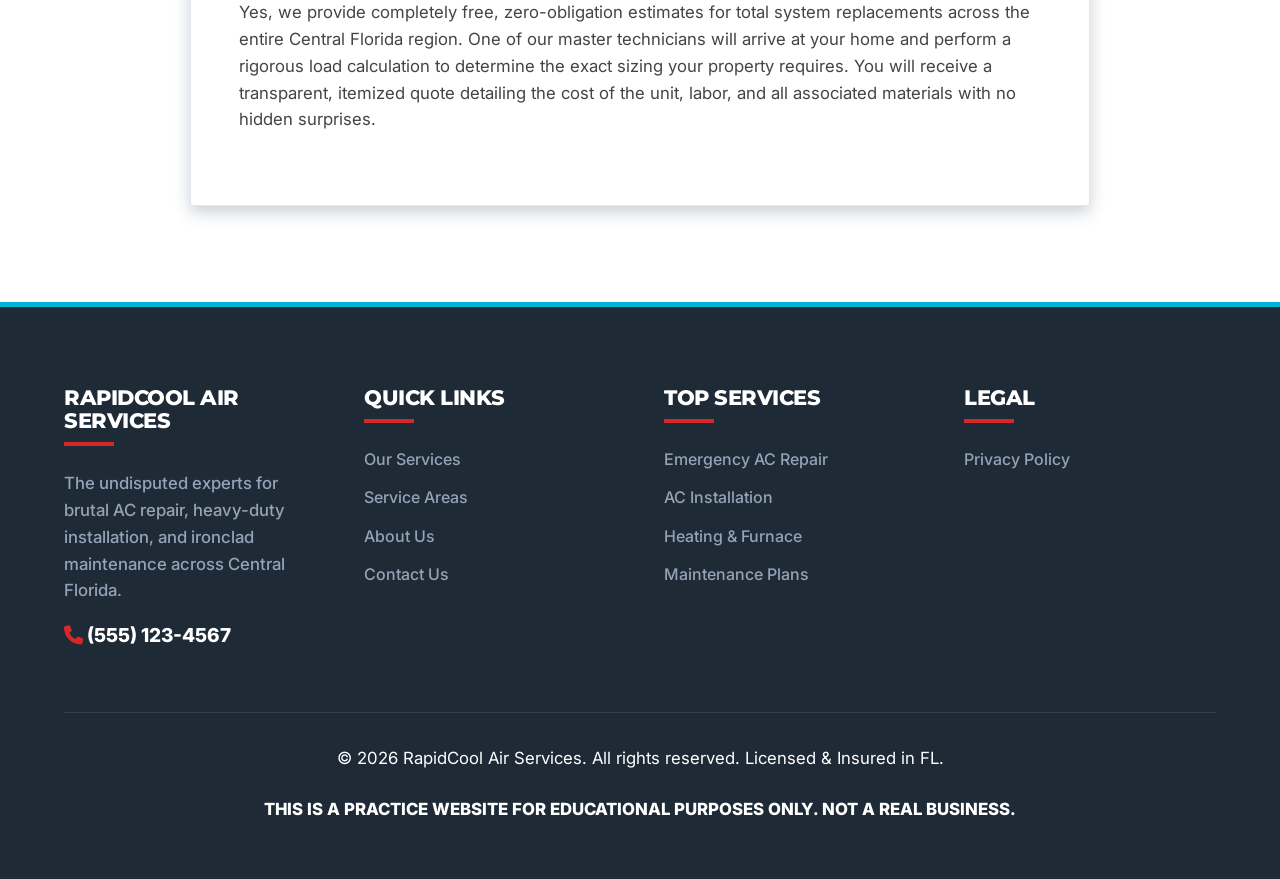
==== commit d76a5863: "Update button CTA copy across entire site" ====
--- a/index.html
+++ b/index.html
@@ -46,7 +46,7 @@
                 </ul>
             </nav>
             <div class="header-cta">
-                <a href="tel:5551234567" class="btn btn-accent"><i class="fa-solid fa-phone"></i> (555) 123-4567</a>
+                <a href="tel:5551234567" class="btn btn-accent"><i class="fa-solid fa-phone"></i> Call (555) 123-4567</a>
                 <button class="mobile-menu-btn"><i class="fa-solid fa-bars"></i></button>
             </div>
         </div>
@@ -58,8 +58,8 @@
             <h1>Orlando's Most Reliable AC Repair & Installation</h1>
             <p>Don't sweat through another blistering Florida day. Our trucks are fully stocked, our technicians are certified, and we guarantee our repairs will restore your comfort immediately.</p>
             <div class="hero-ctas">
-                <a href="tel:5551234567" class="btn btn-accent"><i class="fa-solid fa-bolt"></i> GET EMERGENCY HELP NOW</a>
-                <a href="./contact/" class="btn btn-secondary">Request A Free Replacement Quote</a>
+                <a href="tel:5551234567" class="btn btn-accent"><i class="fa-solid fa-phone"></i> Call (555) 123-4567</a>
+                <a href="./contact/" class="btn btn-secondary">REQUEST A FREE QUOTE</a>
             </div>
         </div>
     </section>
@@ -134,7 +134,7 @@
                 <h2 style="color: var(--primary-color);">Why Do Locals Trust RapidCool Over Everyone Else?</h2>
                 <p class="dr-paragraph">Because we respect your time and your property. Every single employee wears shoe covers, uses drop cloths, and cleans up completely after the job. Youâ€™ll never find a stray screw or a smudge of dirt left behind.</p>
                 <p class="dr-paragraph">Furthermore, you never pay a dime until you are completely satisfied with out workmanship. Unmatched integrity isn't just a tagline for usâ€”it's how we dominated the Orlando HVAC market.</p>
-                <a href="tel:5551234567" class="btn btn-accent" style="width: 100%;"><i class="fa-solid fa-phone"></i> CALL (555) 123-4567</a>
+                <a href="tel:5551234567" class="btn btn-accent" style="width: 100%;"><i class="fa-solid fa-phone"></i> Call (555) 123-4567</a>
             </div>
             <div>
                 <img src="./images/precision_action.png" alt="Winter Springs HVAC Solutions expert technician using a professional multimeter to precisely diagnose an HVAC control panel" class="rugged-img">
